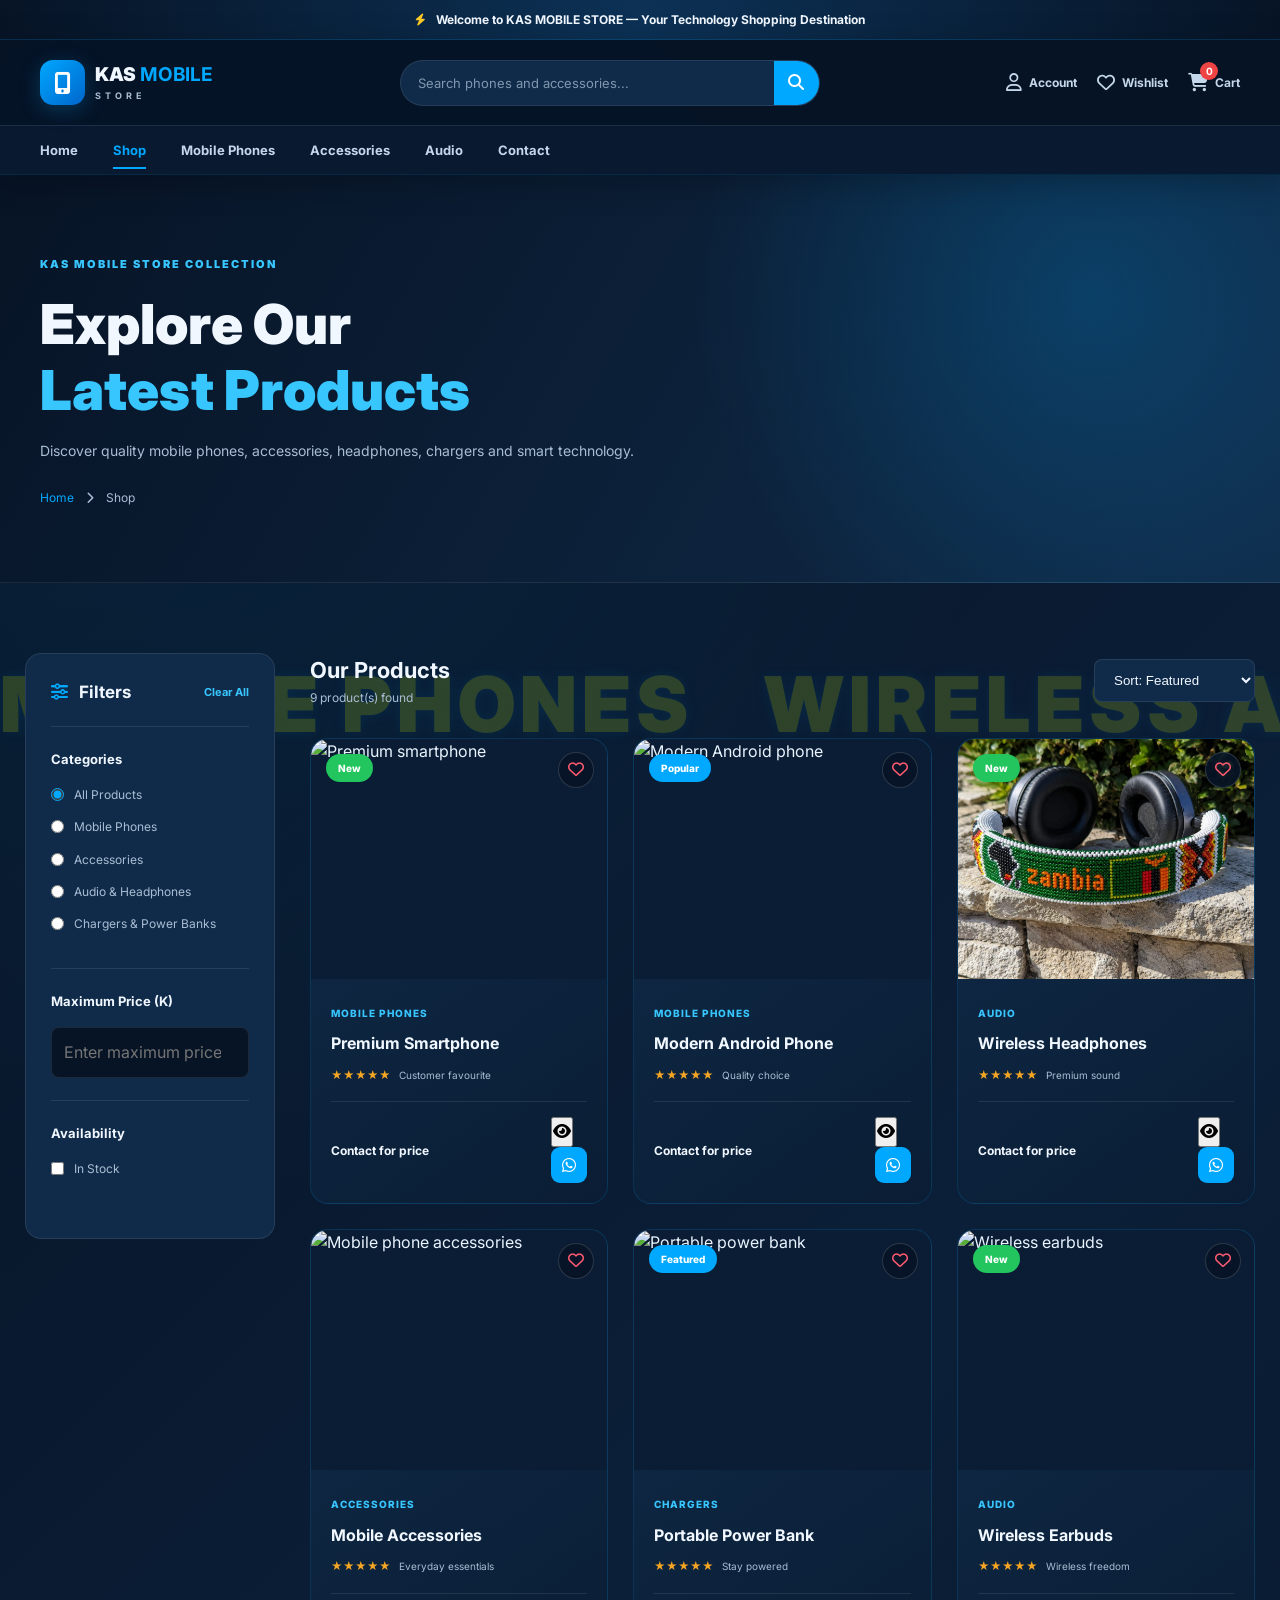
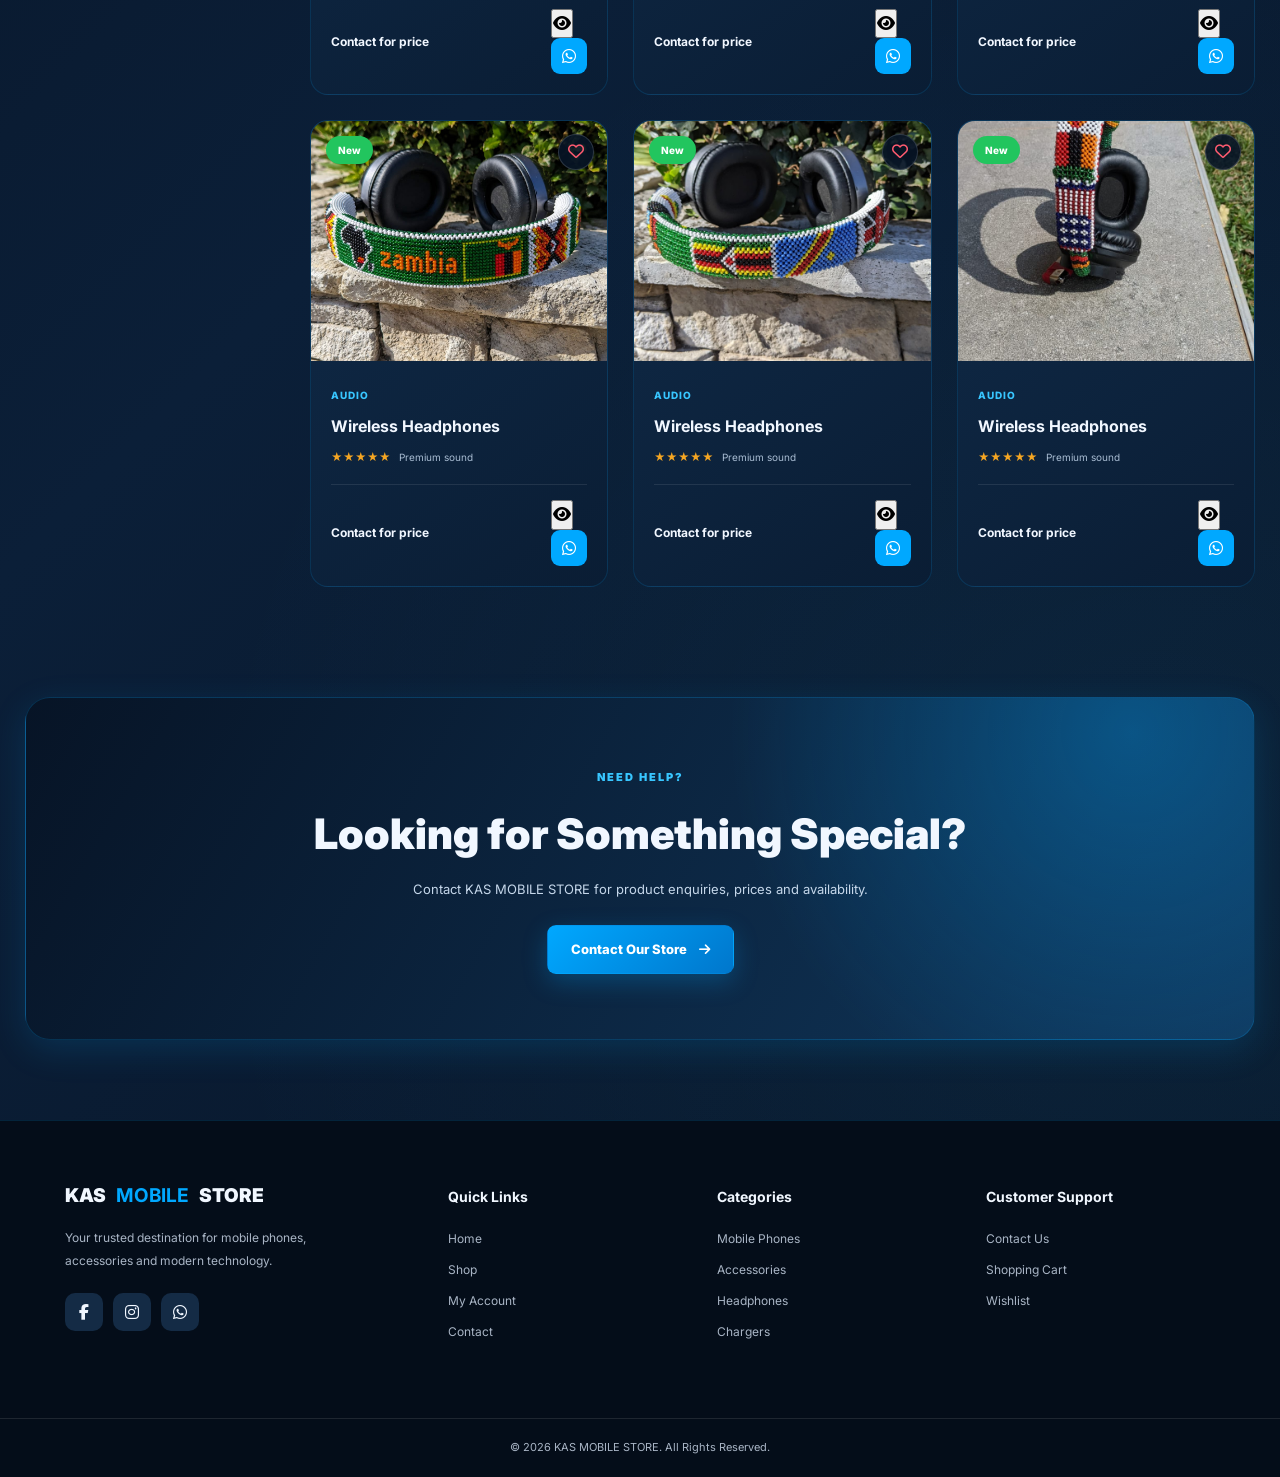
==== shop.html @ 9f77bc29 "Upgrade KAS Mobile Store admin dashboard and media uploads" ====
<!DOCTYPE html>
<html lang="en">

<head>
    <meta charset="UTF-8">
    <meta name="viewport" content="width=device-width, initial-scale=1.0">

    <meta name="description"
        content="Shop premium mobile phones, accessories, chargers, headphones and electronics at KAS MOBILE STORE.">

    <meta name="theme-color" content="#061426">

    <title>Shop Products | KAS MOBILE STORE</title>

    <!-- GOOGLE FONT -->
    <link rel="preconnect" href="https://fonts.googleapis.com">
    <link rel="preconnect" href="https://fonts.gstatic.com" crossorigin>

    <link href="https://fonts.googleapis.com/css2?family=Inter:wght@400;500;600;700;800;900&display=swap"
        rel="stylesheet">

    <!-- FONT AWESOME -->
    <link rel="stylesheet"
        href="https://cdnjs.cloudflare.com/ajax/libs/font-awesome/6.7.2/css/all.min.css">

    <!-- MAIN CSS -->
    <link rel="stylesheet" href="style.css">

    <!-- RESPONSIVE CSS -->
    <link rel="stylesheet" href="responsive.css">

    <!-- SHOP CSS -->
    <link rel="stylesheet" href="shop.css">

    <!-- PRODUCT DETAILS POPUP CSS -->
    <link rel="stylesheet" href="product-modal.css">

</head>

<body>

    <!-- =====================================
         ANIMATED BACKGROUND
    ====================================== -->

    <div class="animated-word-background">

        <div class="word-track track-one">
            <div class="word-group">
                <span>KAS MOBILE STORE</span>
                <span>SMART TECHNOLOGY</span>
                <span>PREMIUM ACCESSORIES</span>
            </div>

            <div class="word-group">
                <span>KAS MOBILE STORE</span>
                <span>SMART TECHNOLOGY</span>
                <span>PREMIUM ACCESSORIES</span>
            </div>
        </div>

        <div class="word-track track-two">
            <div class="word-group">
                <span>QUALITY PRODUCTS</span>
                <span>BEST TECHNOLOGY</span>
                <span>SHOP WITH CONFIDENCE</span>
            </div>

            <div class="word-group">
                <span>QUALITY PRODUCTS</span>
                <span>BEST TECHNOLOGY</span>
                <span>SHOP WITH CONFIDENCE</span>
            </div>
        </div>

        <div class="word-track track-three">
            <div class="word-group">
                <span>MOBILE PHONES</span>
                <span>WIRELESS AUDIO</span>
                <span>SMART ACCESSORIES</span>
            </div>

            <div class="word-group">
                <span>MOBILE PHONES</span>
                <span>WIRELESS AUDIO</span>
                <span>SMART ACCESSORIES</span>
            </div>
        </div>

    </div>


    <!-- =====================================
         ANNOUNCEMENT BAR
    ====================================== -->

    <div class="announcement-bar">

        <i class="fas fa-bolt"></i>

        Welcome to KAS MOBILE STORE —
        Your Technology Shopping Destination

    </div>


    <!-- =====================================
         HEADER
    ====================================== -->

    <header class="main-header">

        <div class="header-container">

            <!-- LOGO -->
            <a href="index.html" class="logo">

                <span class="logo-icon">
                    <i class="fas fa-mobile-screen-button"></i>
                </span>

                <span>
                    KAS <strong>MOBILE</strong>
                    <small>STORE</small>
                </span>

            </a>


            <!-- SEARCH -->
            <form class="search-box" id="searchForm">

                <input
                    type="search"
                    id="productSearch"
                    placeholder="Search phones and accessories..."
                    aria-label="Search products">

                <button type="submit" aria-label="Search">
                    <i class="fas fa-search"></i>
                </button>

            </form>


            <!-- HEADER ACTIONS -->
            <div class="header-actions">

                <a href="login.html" class="header-action">
                    <i class="far fa-user"></i>
                    <span>Account</span>
                </a>

                <a href="wishlist.html" class="header-action">
                    <i class="far fa-heart"></i>
                    <span>Wishlist</span>
                </a>

                <a href="cart.html" class="header-action">

                    <i class="fas fa-shopping-cart"></i>

                    <span>Cart</span>

                    <span class="cart-count" id="cartCount">0</span>

                </a>

            </div>


            <!-- MOBILE MENU -->
            <button
                class="menu-toggle"
                id="menuToggle"
                aria-label="Open navigation menu"
                aria-expanded="false">

                <i class="fas fa-bars"></i>

            </button>

        </div>


        <!-- NAVIGATION -->
        <nav class="main-navigation" id="mainNavigation">

            <ul class="nav-menu">

                <li>
                    <a href="index.html" class="nav-link">Home</a>
                </li>

                <li>
                    <a href="shop.html" class="nav-link active">Shop</a>
                </li>

                <li>
                    <a href="mobile-phones.html" class="nav-link">Mobile Phones</a>
                </li>

                <li>
                    <a href="accessories.html" class="nav-link">Accessories</a>
                </li>

                <li>
                    <a href="audio.html" class="nav-link">Audio</a>
                </li>

                <li>
                    <a href="contact.html" class="nav-link">Contact</a>
                </li>

            </ul>

        </nav>

    </header>


    <!-- =====================================
         SHOP HERO
    ====================================== -->

    <section class="shop-hero">

        <div class="shop-hero-content">

            <span class="section-label">
                KAS MOBILE STORE COLLECTION
            </span>

            <h1>
                Explore Our
                <span>Latest Products</span>
            </h1>

            <p>
                Discover quality mobile phones, accessories,
                headphones, chargers and smart technology.
            </p>

            <div class="shop-breadcrumb">

                <a href="index.html">Home</a>

                <i class="fas fa-chevron-right"></i>

                <span>Shop</span>

            </div>

        </div>

    </section>


    <!-- =====================================
         SHOP SECTION
    ====================================== -->

    <main class="shop-section">

        <div class="shop-layout">


            <!-- =================================
                 FILTER SIDEBAR
            ================================== -->

            <aside class="shop-sidebar">

                <div class="filter-header">

                    <h2>
                        <i class="fas fa-sliders"></i>
                        Filters
                    </h2>

                    <button type="button" id="clearFilters">
                        Clear All
                    </button>

                </div>


                <!-- CATEGORY FILTER -->
                <div class="filter-group">

                    <h3>Categories</h3>

                    <label>
                        <input type="radio" name="category" value="all" checked>
                        All Products
                    </label>

                    <label>
                        <input type="radio" name="category" value="phones">
                        Mobile Phones
                    </label>

                    <label>
                        <input type="radio" name="category" value="accessories">
                        Accessories
                    </label>

                    <label>
                        <input type="radio" name="category" value="audio">
                        Audio & Headphones
                    </label>

                    <label>
                        <input type="radio" name="category" value="chargers">
                        Chargers & Power Banks
                    </label>

                </div>


                <!-- PRICE FILTER -->
                <div class="filter-group">

                    <h3>Maximum Price (K)</h3>

                    <input
                        type="number"
                        id="maxPrice"
                        min="0"
                        placeholder="Enter maximum price">

                </div>


                <!-- AVAILABILITY -->
                <div class="filter-group">

                    <h3>Availability</h3>

                    <label>
                        <input type="checkbox" id="inStock">
                        In Stock
                    </label>

                </div>

            </aside>


            <!-- =================================
                 PRODUCTS AREA
            ================================== -->

            <section class="shop-products">


                <!-- TOOLBAR -->
                <div class="shop-toolbar">

                    <div>

                        <h2>Our Products</h2>

                        <p id="productCount">
                            Discover our collection
                        </p>

                    </div>


                    <select id="sortProducts" aria-label="Sort products">

                        <option value="default">Sort: Featured</option>

                        <option value="low">Price: Low to High</option>

                        <option value="high">Price: High to Low</option>

                        <option value="name">Name: A to Z</option>

                    </select>

                </div>


                <!-- =================================
                     PRODUCT GRID
                ================================== -->

                <div class="product-grid" id="shopProductGrid">


                    <!-- PRODUCT 1 -->
                    <article class="product-card"
                        data-id="phone001"
                        data-category="phones"
                        data-price="0"
                        data-name="Premium Smartphone"
                        data-stock="true">

                        <div class="product-image">

                            <img
                                src="https://images.unsplash.com/photo-1592899677977-9c10ca588bbd?w=600"
                                alt="Premium smartphone"
                                loading="lazy">

                            <span class="product-badge new-badge">
                                New
                            </span>

                            <button class="product-favourite"
                                type="button"
                                aria-label="Add to wishlist">

                                <i class="far fa-heart"></i>

                            </button>

                        </div>


                        <div class="product-info">

                            <span class="product-category">
                                Mobile Phones
                            </span>

                            <h3>Premium Smartphone</h3>

                            <div class="product-rating">
                                ★★★★★
                                <span>Customer favourite</span>
                            </div>


                            <!-- PRICE + ACTIONS -->
                            <div class="product-bottom">

                                <strong>Contact for price</strong>

                                <div class="product-actions">

                                    <!-- DETAILS -->
                                    <button type="button"
                                        class="contact-price-btn"
                                        aria-label="View Premium Smartphone details">

                                        <i class="fas fa-eye"></i>

                                    </button>

                                    <!-- WHATSAPP -->
                                    <a href="javascript:void(0)"
                                        onclick="contactStoreOnWhatsApp('Premium Smartphone')"
                                        aria-label="Enquire about Premium Smartphone on WhatsApp">

                                        <i class="fab fa-whatsapp"></i>

                                    </a>

                                </div>

                            </div>

                        </div>

                    </article>



                    <!-- PRODUCT 2 -->
                    <article class="product-card"
                        data-id="phone002"
                        data-category="phones"
                        data-price="0"
                        data-name="Modern Android Phone"
                        data-stock="true">

                        <div class="product-image">

                            <img
                                src="https://images.unsplash.com/photo-1511707171634-5f897ff02aa9?w=600"
                                alt="Modern Android phone"
                                loading="lazy">

                            <span class="product-badge">
                                Popular
                            </span>

                            <button class="product-favourite"
                                type="button"
                                aria-label="Add to wishlist">

                                <i class="far fa-heart"></i>

                            </button>

                        </div>


                        <div class="product-info">

                            <span class="product-category">
                                Mobile Phones
                            </span>

                            <h3>Modern Android Phone</h3>

                            <div class="product-rating">
                                ★★★★★
                                <span>Quality choice</span>
                            </div>


                            <div class="product-bottom">

                                <strong>Contact for price</strong>

                                <div class="product-actions">

                                    <button type="button"
                                        class="contact-price-btn"
                                        aria-label="View Modern Android Phone details">

                                        <i class="fas fa-eye"></i>

                                    </button>

                                    <a href="javascript:void(0)"
                                        onclick="contactStoreOnWhatsApp('Modern Android Phone')"
                                        aria-label="Enquire about Modern Android Phone on WhatsApp">

                                        <i class="fab fa-whatsapp"></i>

                                    </a>

                                </div>

                            </div>

                        </div>

                    </article>



                    <!-- PRODUCT 3 -->
                    <article class="product-card"
                        data-id="audio001"
                        data-category="audio"
                        data-price="0"
                        data-name="Wireless Headphones"
                        data-stock="true">

                        <div class="product-image">

                            <img
                                src="images/background.jpg.jpeg"
                                alt="Wireless headphones"
                                loading="lazy">

                            <span class="product-badge new-badge">
                                New
                            </span>

                            <button class="product-favourite"
                                type="button"
                                aria-label="Add to wishlist">

                                <i class="far fa-heart"></i>

                            </button>

                        </div>


                        <div class="product-info">

                            <span class="product-category">
                                Audio
                            </span>

                            <h3>Wireless Headphones</h3>

                            <div class="product-rating">
                                ★★★★★
                                <span>Premium sound</span>
                            </div>


                            <div class="product-bottom">

                                <strong>Contact for price</strong>

                                <div class="product-actions">

                                    <button type="button"
                                        class="contact-price-btn"
                                        aria-label="View Wireless Headphones details">

                                        <i class="fas fa-eye"></i>

                                    </button>

                                    <a href="javascript:void(0)"
                                        onclick="contactStoreOnWhatsApp('Wireless Headphones')"
                                        aria-label="Enquire about Wireless Headphones on WhatsApp">

                                        <i class="fab fa-whatsapp"></i>

                                    </a>

                                </div>

                            </div>

                        </div>

                    </article>



                    <!-- PRODUCT 4 -->
                    <article class="product-card"
                        data-id="accessory001"
                        data-category="accessories"
                        data-price="0"
                        data-name="Mobile Accessories"
                        data-stock="true">

                        <div class="product-image">

                            <img
                                src="https://images.unsplash.com/photo-1601972599720-36938d4ecd31?w=600"
                                alt="Mobile phone accessories"
                                loading="lazy">

                            <button class="product-favourite"
                                type="button"
                                aria-label="Add to wishlist">

                                <i class="far fa-heart"></i>

                            </button>

                        </div>


                        <div class="product-info">

                            <span class="product-category">
                                Accessories
                            </span>

                            <h3>Mobile Accessories</h3>

                            <div class="product-rating">
                                ★★★★★
                                <span>Everyday essentials</span>
                            </div>


                            <div class="product-bottom">

                                <strong>Contact for price</strong>

                                <div class="product-actions">

                                    <button type="button"
                                        class="contact-price-btn"
                                        aria-label="View Mobile Accessories details">

                                        <i class="fas fa-eye"></i>

                                    </button>

                                    <a href="javascript:void(0)"
                                        onclick="contactStoreOnWhatsApp('Mobile Accessories')"
                                        aria-label="Enquire about Mobile Accessories on WhatsApp">

                                        <i class="fab fa-whatsapp"></i>

                                    </a>

                                </div>

                            </div>

                        </div>

                    </article>



                    <!-- PRODUCT 5 -->
                    <article class="product-card"
                        data-id="power001"
                        data-category="chargers"
                        data-price="0"
                        data-name="Portable Power Bank"
                        data-stock="true">

                        <div class="product-image">

                            <img
                                src="https://images.unsplash.com/photo-1609091839311-d5365f9ff1c5?w=600 "
                                alt="Portable power bank"
                                loading="lazy">

                            <span class="product-badge">
                                Featured
                            </span>

                            <button class="product-favourite"
                                type="button"
                                aria-label="Add to wishlist">

                                <i class="far fa-heart"></i>

                            </button>

                        </div>


                        <div class="product-info">

                            <span class="product-category">
                                Chargers
                            </span>

                            <h3>Portable Power Bank</h3>

                            <div class="product-rating">
                                ★★★★★
                                <span>Stay powered</span>
                            </div>


                            <div class="product-bottom">

                                <strong>Contact for price</strong>

                                <div class="product-actions">

                                    <button type="button"
                                        class="contact-price-btn"
                                        aria-label="View Portable Power Bank details">

                                        <i class="fas fa-eye"></i>

                                    </button>

                                    <a href="javascript:void(0)"
                                        onclick="contactStoreOnWhatsApp('Portable Power Bank')"
                                        aria-label="Enquire about Portable Power Bank on WhatsApp">

                                        <i class="fab fa-whatsapp"></i>

                                    </a>

                                </div>

                            </div>

                        </div>

                    </article>



                    <!-- PRODUCT 6 -->
                    <article class="product-card"
                        data-id="audio002"
                        data-category="audio"
                        data-price="0"
                        data-name="Wireless Earbuds"
                        data-stock="true">

                        <div class="product-image">

                            <img
                                src="https://images.unsplash.com/photo-1606220945770-b5b6c2c55bf1?w=600"
                                alt="Wireless earbuds"
                                loading="lazy">

                            <span class="product-badge new-badge">
                                New
                            </span>

                            <button class="product-favourite"
                                type="button"
                                aria-label="Add to wishlist">

                                <i class="far fa-heart"></i>

                            </button>

                        </div>


                        <div class="product-info">

                            <span class="product-category">
                                Audio
                            </span>

                            <h3>Wireless Earbuds</h3>

                            <div class="product-rating">
                                ★★★★★
                                <span>Wireless freedom</span>
                            </div>


                            <div class="product-bottom">

                                <strong>Contact for price</strong>

                                <div class="product-actions">

                                    <button type="button"
                                        class="contact-price-btn"
                                        aria-label="View Wireless Earbuds details">

                                        <i class="fas fa-eye"></i>

                                    </button>

                                    <a href="javascript:void(0)"
                                        onclick="contactStoreOnWhatsApp('Wireless Earbuds')"
                                        aria-label="Enquire about Wireless Earbuds on WhatsApp">

                                        <i class="fab fa-whatsapp"></i>

                                    </a>

                                </div>

                            </div>

                        </div>

                    </article>

                    <!-- PRODUCT 3 -->
                    <article class="product-card"
                        data-id="audio001"
                        data-category="audio"
                        data-price="0"
                        data-name="Wireless Headphones"
                        data-stock="true">

                        <div class="product-image">

                            <img
                                src="images/background.jpg.jpeg"
                                alt="Wireless headphones"
                                loading="lazy">

                            <span class="product-badge new-badge">
                                New
                            </span>

                            <button class="product-favourite"
                                type="button"
                                aria-label="Add to wishlist">

                                <i class="far fa-heart"></i>

                            </button>

                        </div>


                        <div class="product-info">

                            <span class="product-category">
                                Audio
                            </span>

                            <h3>Wireless Headphones</h3>

                            <div class="product-rating">
                                ★★★★★
                                <span>Premium sound</span>
                            </div>


                            <div class="product-bottom">

                                <strong>Contact for price</strong>

                                <div class="product-actions">

                                    <button type="button"
                                        class="contact-price-btn"
                                        aria-label="View Wireless Headphones details">

                                        <i class="fas fa-eye"></i>

                                    </button>

                                    <a href="javascript:void(0)"
                                        onclick="contactStoreOnWhatsApp('Wireless Headphones')"
                                        aria-label="Enquire about Wireless Headphones on WhatsApp">

                                        <i class="fab fa-whatsapp"></i>

                                    </a>

                                </div>

                            </div>

                        </div>

                    </article>

                    <!-- PRODUCT 3 -->
                    <article class="product-card"
                        data-id="audio001"
                        data-category="audio"
                        data-price="0"
                        data-name="Wireless Headphones"
                        data-stock="true">

                        <div class="product-image">

                            <img
                                src="images/card.jpg.jpeg"
                                alt="Wireless headphones"
                                loading="lazy">

                            <span class="product-badge new-badge">
                                New
                            </span>

                            <button class="product-favourite"
                                type="button"
                                aria-label="Add to wishlist">

                                <i class="far fa-heart"></i>

                            </button>

                        </div>


                        <div class="product-info">

                            <span class="product-category">
                                Audio
                            </span>

                            <h3>Wireless Headphones</h3>

                            <div class="product-rating">
                                ★★★★★
                                <span>Premium sound</span>
                            </div>


                            <div class="product-bottom">

                                <strong>Contact for price</strong>

                                <div class="product-actions">

                                    <button type="button"
                                        class="contact-price-btn"
                                        aria-label="View Wireless Headphones details">

                                        <i class="fas fa-eye"></i>

                                    </button>

                                    <a href="javascript:void(0)"
                                        onclick="contactStoreOnWhatsApp('Wireless Headphones')"
                                        aria-label="Enquire about Wireless Headphones on WhatsApp">

                                        <i class="fab fa-whatsapp"></i>

                                    </a>

                                </div>

                            </div>

                        </div>

                    </article>

                    <!-- PRODUCT 3 -->
                    <article class="product-card"
                        data-id="audio001"
                        data-category="audio"
                        data-price="0"
                        data-name="Wireless Headphones"
                        data-stock="true">

                        <div class="product-image">

                            <img
                                src="images/headphones.jpg.jpeg"
                                alt="Wireless headphones"
                                loading="lazy">

                            <span class="product-badge new-badge">
                                New
                            </span>

                            <button class="product-favourite"
                                type="button"
                                aria-label="Add to wishlist">

                                <i class="far fa-heart"></i>

                            </button>

                        </div>


                        <div class="product-info">

                            <span class="product-category">
                                Audio
                            </span>

                            <h3>Wireless Headphones</h3>

                            <div class="product-rating">
                                ★★★★★
                                <span>Premium sound</span>
                            </div>


                            <div class="product-bottom">

                                <strong>Contact for price</strong>

                                <div class="product-actions">

                                    <button type="button"
                                        class="contact-price-btn"
                                        aria-label="View Wireless Headphones details">

                                        <i class="fas fa-eye"></i>

                                    </button>

                                    <a href="javascript:void(0)"
                                        onclick="contactStoreOnWhatsApp('Wireless Headphones')"
                                        aria-label="Enquire about Wireless Headphones on WhatsApp">

                                        <i class="fab fa-whatsapp"></i>

                                    </a>

                                </div>

                            </div>

                        </div>

                    </article>


                </div>

 

                <!-- NO PRODUCTS MESSAGE -->
                <div id="noProducts" class="no-products" hidden>

                    <i class="fas fa-box-open"></i>

                    <h3>No products found</h3>

                    <p>Try changing your search or filters.</p>

                </div>

            </section>

        </div>

    </main>



    <!-- =====================================
         PRODUCT DETAILS POPUP
    ====================================== -->

    <div class="product-modal"
        id="productModal"
        aria-hidden="true">

        <div class="product-modal-overlay"
            id="productModalOverlay">
        </div>


        <div class="product-modal-content"
            role="dialog"
            aria-modal="true"
            aria-labelledby="modalProductName">

            <!-- CLOSE BUTTON -->
            <button type="button"
                class="product-modal-close"
                id="closeProductModal"
                aria-label="Close product details">

                <i class="fas fa-times"></i>

            </button>


            <div class="product-modal-grid">


                <!-- PRODUCT IMAGE -->
                <div class="modal-product-image">

                    <img
                        id="modalProductImage"
                        src=""
                        alt="Product image">

                    <span class="modal-stock-badge"
                        id="modalProductStock">

                        Available

                    </span>

                </div>


                <!-- PRODUCT INFORMATION -->
                <div class="modal-product-details">

                    <span class="modal-product-category"
                        id="modalProductCategory">

                        PRODUCT CATEGORY

                    </span>


                    <h2 id="modalProductName">
                        Product Name
                    </h2>


                    <p class="modal-product-brand"
                        id="modalProductBrand">

                        Brand information

                    </p>


                    <!-- PRICE -->
                    <div class="modal-price">

                        <span>Price</span>

                        <strong id="modalProductPrice">
                            Contact for Price
                        </strong>

                    </div>


                    <!-- DESCRIPTION -->
                    <p class="modal-product-description"
                        id="modalProductDescription">

                        Product description will appear here.

                    </p>


                    <!-- SPECIFICATIONS -->
                    <div class="modal-specifications">

                        <h3>
                            <i class="fas fa-list-check"></i>
                            Product Specifications
                        </h3>

                        <div id="modalProductSpecifications"></div>

                    </div>


                    <!-- ACTION BUTTONS -->
                    <div class="modal-product-actions">

                        <a href="#"
                            id="modalWhatsAppButton"
                            class="modal-whatsapp-button"
                            target="_blank"
                            rel="noopener">

                            <i class="fab fa-whatsapp"></i>

                            Enquire on WhatsApp

                        </a>


                        <a href="contact.html"
                            class="modal-contact-button">

                            <i class="fas fa-phone"></i>

                            Contact Store

                        </a>

                    </div>


                    <!-- NOTE -->
                    <p class="modal-note">

                        <i class="fas fa-shield-halved"></i>

                        Contact our team to confirm price and availability.

                    </p>

                </div>

            </div>

        </div>

    </div>



    <!-- =====================================
         CONTACT BANNER
    ====================================== -->

    <section class="contact-banner">

        <div class="contact-banner-content">

            <span>NEED HELP?</span>

            <h2>Looking for Something Special?</h2>

            <p>
                Contact KAS MOBILE STORE for product enquiries,
                prices and availability.
            </p>

            <a href="contact.html" class="primary-btn">

                Contact Our Store

                <i class="fas fa-arrow-right"></i>

            </a>

        </div>

    </section>



    <!-- =====================================
         FOOTER
    ====================================== -->

    <footer class="main-footer">

        <div class="footer-container">


            <!-- BRAND -->
            <div class="footer-brand">

                <a href="index.html" class="logo footer-logo">

                    KAS <strong>MOBILE</strong> STORE

                </a>

                <p>
                    Your trusted destination for mobile phones,
                    accessories and modern technology.
                </p>


                <div class="social-links">

                    <a href="#" aria-label="Facebook">
                        <i class="fab fa-facebook-f"></i>
                    </a>

                    <a href="#" aria-label="Instagram">
                        <i class="fab fa-instagram"></i>
                    </a>

                    <a href="#" aria-label="WhatsApp">
                        <i class="fab fa-whatsapp"></i>
                    </a>

                </div>

            </div>


            <!-- QUICK LINKS -->
            <div class="footer-column">

                <h3>Quick Links</h3>

                <a href="index.html">Home</a>
                <a href="shop.html">Shop</a>
                <a href="login.html">My Account</a>
                <a href="contact.html">Contact</a>

            </div>


            <!-- CATEGORIES -->
            <div class="footer-column">

                <h3>Categories</h3>

                <a href="mobile-phones.html">Mobile Phones</a>
                <a href="accessories.html">Accessories</a>
                <a href="audio.html">Headphones</a>
                <a href="shop.html?category=chargers">Chargers</a>

            </div>


            <!-- CUSTOMER SUPPORT -->
            <div class="footer-column">

                <h3>Customer Support</h3>

                <a href="contact.html">Contact Us</a>
                <a href="cart.html">Shopping Cart</a>
                <a href="wishlist.html">Wishlist</a>

            </div>

        </div>


        <div class="footer-bottom">

            <p>
                &copy; <span id="currentYear"></span>
                KAS MOBILE STORE. All Rights Reserved.
            </p>

        </div>

    </footer>



    <!-- =====================================
         JAVASCRIPT
    ====================================== -->

    <!-- MAIN JAVASCRIPT -->
    <script src="app.js"></script>

    <!-- SHOP FILTERS -->
    <script src="shop.js"></script>

    <!-- PRODUCT DETAILS SYSTEM -->
    <script src="product-modal.js"></script>
<script src="app.js"></script>
</body>

</html>
---- style.css ----
/* =====================================================
   KAS MOBILE STORE
   PREMIUM E-COMMERCE DESIGN
   DARK NAVY + ELECTRIC BLUE
===================================================== */

/* GOOGLE FONT */
@import url('https://fonts.googleapis.com/css2?family=Inter:wght@400;500;600;700;800;900&display=swap');


/* =====================================================
   1. GLOBAL VARIABLES
===================================================== */

:root {
    --primary: #061426;
    --secondary: #0B1F38;
    --accent: #00A8FF;
    --accent-light: #38C6FF;

    --white: #F1F7FF;
    --dark: #EAF4FF;
    --gray: #A9BDD3;

    --light-bg: #0B1F38;
    --border: rgba(255, 255, 255, 0.09);

    --success: #22C55E;
    --danger: #EF4444;

    --card-bg: #102B49;
    --input-bg: #102B49;

    --shadow: 0 15px 45px rgba(0, 0, 0, 0.30);
    --blue-shadow: 0 10px 35px rgba(0, 168, 255, 0.15);

    --transition: all 0.3s ease;
}


/* =====================================================
   2. RESET
===================================================== */

* {
    margin: 0;
    padding: 0;
    box-sizing: border-box;
}

html {
    scroll-behavior: smooth;
    scroll-padding-top: 110px;
}

body {
    position: relative;
    isolation: isolate;

    font-family: 'Inter', sans-serif;
    color: var(--dark);

    background:
        radial-gradient(
            circle at 10% 10%,
            rgba(0, 168, 255, 0.10),
            transparent 30%
        ),
        radial-gradient(
            circle at 90% 80%,
            rgba(56, 198, 255, 0.07),
            transparent 35%
        ),
        linear-gradient(
            135deg,
            #06101F,
            #0B1F38,
            #071426
        );

    overflow-x: hidden;
    line-height: 1.6;
}

a {
    text-decoration: none;
    color: inherit;
}

button,
input {
    font: inherit;
}

button {
    cursor: pointer;
}

img {
    max-width: 100%;
    display: block;
}

::selection {
    background: var(--accent);
    color: white;
}


/* =====================================================
   3. ANIMATED WORD BACKGROUND
===================================================== */

.animated-word-background {
    position: fixed;
    inset: 0;
    z-index: -1;

    overflow: hidden;
    pointer-events: none;

    display: flex;
    flex-direction: column;
    justify-content: space-evenly;

    opacity: 12;
}

.word-track {
    display: flex;
    align-items: center;

    width: max-content;
    white-space: nowrap;

    will-change: transform;
}

.word-group {
    display: flex;
    align-items: center;
    gap: 70px;

    padding-right: 70px;
}

.word-group span {
    font-size: clamp(35px, 6vw, 90px);
    font-weight: 900;

    /* ANIMATED WORD COLOUR */
    color: #d6f507;

    letter-spacing: 5px;
    text-transform: uppercase;

    /* BLUE GLOW EFFECT */
    text-shadow:
        0 0 10px rgba(0, 168, 255, 0.35),
        0 0 25px rgba(0, 168, 255, 0.20);

    opacity: 0.18;
}

.track-one {
    animation: slideLeft 35s linear infinite;
}

.track-two {
    animation: slideRight 40s linear infinite;
}

.track-three {
    animation: slideLeft 45s linear infinite;
}

@keyframes slideLeft {
    from {
        transform: translateX(0);
    }

    to {
        transform: translateX(-50%);
    }
}

@keyframes slideRight {
    from {
        transform: translateX(-50%);
    }

    to {
        transform: translateX(0);
    }
}


/* =====================================================
   4. ANNOUNCEMENT BAR
===================================================== */

.announcement-bar {
    background: linear-gradient(
        90deg,
        #071426,
        #0C3155,
        #071426
    );

    color: var(--white);

    text-align: center;
    padding: 10px 15px;

    font-size: 12px;
    font-weight: 700;

    border-bottom: 1px solid rgba(0, 168, 255, 0.2);
}

.announcement-bar i {
    color: #FFCA28;
    margin-right: 7px;
}


/* =====================================================
   5. HEADER
===================================================== */

.main-header {
    position: sticky;
    top: 0;
    z-index: 1000;

    background: rgba(6, 20, 38, 0.94);

    backdrop-filter: blur(20px);
    -webkit-backdrop-filter: blur(20px);

    border-bottom: 1px solid rgba(0, 168, 255, 0.15);

    box-shadow: 0 8px 30px rgba(0, 0, 0, 0.25);
}

.header-container {
    max-width: 1250px;
    min-height: 85px;

    margin: auto;
    padding: 12px 25px;

    display: flex;
    align-items: center;
    justify-content: space-between;
    gap: 25px;
}


/* LOGO */

.logo {
    display: flex;
    align-items: center;
    gap: 10px;

    color: var(--white);

    font-size: 19px;
    font-weight: 900;
    line-height: 1.1;

    flex-shrink: 0;
}

.logo strong {
    color: var(--accent);
}

.logo small {
    display: block;

    font-size: 9px;
    letter-spacing: 4px;
    font-weight: 700;

    margin-top: 5px;
    color: var(--gray);
}

.logo-icon {
    width: 45px;
    height: 45px;

    border-radius: 13px;

    background: linear-gradient(
        135deg,
        var(--accent),
        #0066CC
    );

    color: white;

    display: grid;
    place-items: center;

    font-size: 22px;

    box-shadow: 0 5px 20px rgba(0, 168, 255, 0.25);
}


/* SEARCH */

.search-box {
    display: flex;
    align-items: center;

    max-width: 420px;
    width: 100%;
    height: 46px;

    background: var(--input-bg);

    border: 1px solid var(--border);
    border-radius: 30px;

    overflow: hidden;

    transition: var(--transition);
}

.search-box:focus-within {
    border-color: var(--accent);

    box-shadow: 0 0 0 4px rgba(0, 168, 255, 0.12);
}

.search-box input {
    width: 100%;
    height: 100%;

    border: none;
    outline: none;

    background: transparent;

    padding: 0 17px;

    color: var(--white);
    font-size: 13px;
}

.search-box input::placeholder {
    color: #8197AF;
}

.search-box button {
    width: 50px;
    height: 100%;

    border: none;

    background: var(--accent);
    color: white;

    transition: var(--transition);
}

.search-box button:hover {
    background: #0077CC;
}


/* HEADER ACTIONS */

.header-actions {
    display: flex;
    align-items: center;
    gap: 20px;
}

.header-action {
    position: relative;

    display: flex;
    align-items: center;
    gap: 7px;

    font-size: 12px;
    font-weight: 700;

    color: #C5D7EA;

    transition: var(--transition);
}

.header-action i {
    font-size: 18px;
}

.header-action:hover {
    color: var(--accent);
    transform: translateY(-2px);
}

.cart-count {
    position: absolute;
    top: -11px;
    left: 12px;

    width: 18px;
    height: 18px;

    border-radius: 50%;

    background: var(--danger);
    color: white;

    display: grid;
    place-items: center;

    font-size: 10px;
}


/* MOBILE MENU BUTTON */

.menu-toggle {
    display: none;

    width: 43px;
    height: 43px;

    border: none;
    border-radius: 10px;

    background: var(--accent);
    color: white;

    font-size: 19px;

    transition: var(--transition);
}

.menu-toggle:hover {
    background: #0077CC;
}


/* =====================================================
   6. NAVIGATION
===================================================== */

.main-navigation {
    background: rgba(9, 26, 48, 0.98);

    border-top: 1px solid var(--border);
}

.nav-menu {
    max-width: 1250px;
    min-height: 48px;

    margin: auto;
    padding: 0 25px;

    display: flex;
    align-items: center;
    gap: 35px;

    list-style: none;
}

.nav-link {
    position: relative;

    display: block;
    padding: 13px 0;

    color: #C5D7EA;

    font-size: 13px;
    font-weight: 700;

    transition: var(--transition);
}

.nav-link::after {
    content: "";

    position: absolute;
    left: 0;
    bottom: 5px;

    width: 0;
    height: 2px;

    background: var(--accent);

    transition: var(--transition);
}

.nav-link:hover,
.nav-link.active {
    color: var(--accent);
}

.nav-link:hover::after,
.nav-link.active::after {
    width: 100%;
}


/* =====================================================
   7. HERO SECTION
===================================================== */

.hero-section {
    position: relative;
    overflow: hidden;

    background:
        radial-gradient(
            circle at 85% 30%,
            rgba(0, 168, 255, 0.18),
            transparent 35%
        ),
        linear-gradient(
            120deg,
            #071426,
            #0B2542,
            #071426
        );

    padding: 90px 25px;
}

.hero-container {
    max-width: 1200px;
    margin: auto;

    display: grid;
    grid-template-columns: 1.1fr 0.9fr;

    align-items: center;
    gap: 60px;
}

.hero-label,
.section-label {
    display: inline-block;

    color: var(--accent-light);

    font-size: 11px;
    font-weight: 900;

    letter-spacing: 2px;
}

.hero-label {
    padding: 9px 15px;

    border-radius: 30px;

    background: rgba(0, 168, 255, 0.12);
    border: 1px solid rgba(0, 168, 255, 0.2);
}

.hero-content h1 {
    margin: 25px 0 18px;
    max-width: 650px;

    color: var(--white);

    font-size: clamp(38px, 5vw, 66px);

    line-height: 1.12;
    letter-spacing: -2px;

    font-weight: 900;
}

.hero-content h1 span {
    display: block;
    color: var(--accent-light);
}

.hero-content > p {
    max-width: 570px;

    color: var(--gray);

    font-size: 15px;
    line-height: 1.9;
}


/* HERO BUTTONS */

.hero-buttons {
    display: flex;
    flex-wrap: wrap;
    gap: 15px;

    margin-top: 30px;
}

.primary-btn,
.secondary-btn {
    min-height: 49px;
    padding: 13px 23px;

    border-radius: 9px;

    display: inline-flex;
    align-items: center;
    justify-content: center;
    gap: 12px;

    font-size: 13px;
    font-weight: 800;

    transition: var(--transition);
}

.primary-btn {
    background: linear-gradient(
        135deg,
        var(--accent),
        #0077CC
    );

    color: white;

    border: 1px solid transparent;

    box-shadow: 0 8px 25px rgba(0, 168, 255, 0.25);
}

.primary-btn:hover {
    transform: translateY(-4px);

    box-shadow: 0 12px 35px rgba(0, 168, 255, 0.35);
}

.secondary-btn {
    border: 1px solid rgba(0, 168, 255, 0.35);

    background: rgba(16, 43, 73, 0.65);

    color: var(--white);
}

.secondary-btn:hover {
    border-color: var(--accent);

    background: rgba(0, 168, 255, 0.12);

    color: var(--accent-light);
}


/* HERO TRUST */

.hero-trust {
    display: flex;
    flex-wrap: wrap;
    gap: 25px;

    margin-top: 35px;
}

.hero-trust div {
    color: var(--gray);

    font-size: 12px;
    font-weight: 700;
}

.hero-trust i {
    color: var(--success);
    margin-right: 6px;
}


/* HERO IMAGE */

.hero-image {
    position: relative;
    min-height: 400px;

    display: grid;
    place-items: center;
}

.hero-image > img {
    position: relative;
    z-index: 2;

    width: 100%;
    max-width: 440px;
    height: 390px;

    object-fit: cover;

    border-radius: 35px;

    border: 1px solid rgba(0, 168, 255, 0.25);

    box-shadow: 0 25px 70px rgba(0, 0, 0, 0.4);
}

.hero-glow {
    position: absolute;

    width: 330px;
    height: 330px;

    border-radius: 50%;

    background: rgba(0, 168, 255, 0.25);

    filter: blur(70px);
}

.floating-card {
    position: absolute;
    z-index: 3;

    bottom: 30px;
    left: -20px;

    display: flex;
    align-items: center;
    gap: 12px;

    padding: 15px 20px;

    background: #102B49;

    border: 1px solid rgba(0, 168, 255, 0.2);

    border-radius: 13px;

    box-shadow: var(--shadow);
}

.floating-card > i {
    width: 42px;
    height: 42px;

    border-radius: 10px;

    display: grid;
    place-items: center;

    background: rgba(0, 168, 255, 0.12);

    color: var(--accent);

    font-size: 20px;
}

.floating-card strong,
.floating-card small {
    display: block;
}

.floating-card strong {
    color: var(--white);
    font-size: 12px;
}

.floating-card small {
    color: var(--gray);
    font-size: 10px;
}


/* =====================================================
   8. SERVICE SECTION
===================================================== */

.service-section {
    position: relative;
    z-index: 1;

    padding: 30px 25px;

    background: rgba(11, 31, 56, 0.85);

    border-top: 1px solid var(--border);
    border-bottom: 1px solid var(--border);
}

.service-container {
    max-width: 1150px;
    margin: auto;

    display: grid;
    grid-template-columns: repeat(3, 1fr);

    gap: 25px;
}

.service-item {
    display: flex;
    align-items: center;
    gap: 15px;
}

.service-item > i {
    width: 50px;
    height: 50px;

    flex-shrink: 0;

    display: grid;
    place-items: center;

    background: rgba(0, 168, 255, 0.12);

    color: var(--accent-light);

    border: 1px solid rgba(0, 168, 255, 0.15);

    border-radius: 13px;

    font-size: 21px;
}

.service-item h3 {
    font-size: 13px;
    color: var(--white);
}

.service-item p {
    font-size: 11px;
    color: var(--gray);
}


/* =====================================================
   9. SECTION HEADINGS
===================================================== */

.section-heading {
    text-align: center;
    margin-bottom: 45px;
}

.section-heading h2 {
    margin: 10px 0;

    color: var(--white);

    font-size: clamp(27px, 4vw, 38px);

    font-weight: 900;
}

.section-heading h2 span {
    color: var(--accent-light);
}

.section-heading p {
    color: var(--gray);
    font-size: 13px;
}


/* =====================================================
   10. CATEGORIES
===================================================== */

.categories-section {
    position: relative;
    z-index: 1;

    padding: 85px 25px;

    background: rgba(7, 20, 38, 0.65);
}

.category-grid {
    max-width: 1200px;
    margin: auto;

    display: grid;
    grid-template-columns: repeat(3, 1fr);

    gap: 22px;
}

.category-card {
    padding: 27px;

    border: 1px solid var(--border);
    border-radius: 15px;

    background: linear-gradient(
        145deg,
        #102B49,
        #0A1D34
    );

    box-shadow: 0 5px 25px rgba(0, 0, 0, 0.15);

    transition: var(--transition);
}

.category-card:hover {
    transform: translateY(-7px);

    border-color: var(--accent);

    box-shadow: var(--blue-shadow);
}

.category-icon {
    width: 55px;
    height: 55px;

    margin-bottom: 20px;

    display: grid;
    place-items: center;

    background: rgba(0, 168, 255, 0.12);

    color: var(--accent-light);

    border: 1px solid rgba(0, 168, 255, 0.15);

    border-radius: 14px;

    font-size: 24px;

    transition: var(--transition);
}

.category-card:hover .category-icon {
    background: var(--accent);
    color: white;
}

.category-card h3 {
    color: var(--white);
    font-size: 16px;
    margin-bottom: 8px;
}

.category-card > span {
    color: var(--gray);
    font-size: 11px;
    font-weight: 700;
}

.category-card > span i {
    margin-left: 5px;
    color: var(--accent);
}


/* =====================================================
   11. FEATURED PRODUCTS
===================================================== */

.featured-products {
    position: relative;
    z-index: 1;

    padding: 85px 25px;

    background: rgba(11, 31, 56, 0.75);
}

.product-grid {
    max-width: 1200px;
    margin: auto;

    display: grid;
    grid-template-columns: repeat(3, 1fr);

    gap: 25px;
}

.product-card {
    overflow: hidden;

    background: linear-gradient(
        145deg,
        #102B49,
        #0A1D34
    );

    border: 1px solid rgba(0, 168, 255, 0.15);

    border-radius: 18px;

    transition: var(--transition);
}

.product-card:hover {
    transform: translateY(-9px);

    border-color: var(--accent);

    box-shadow: 0 15px 45px rgba(0, 168, 255, 0.13);
}


/* PRODUCT IMAGE */

.product-image {
    position: relative;

    height: 240px;

    overflow: hidden;

    background: #0A1D34;
}

.product-image img {
    width: 100%;
    height: 100%;

    object-fit: cover;

    transition: transform 0.5s ease;
}

.product-card:hover .product-image img {
    transform: scale(1.07);
}


/* PRODUCT BADGES */

.product-badge {
    position: absolute;

    top: 15px;
    left: 15px;

    z-index: 2;

    padding: 6px 12px;

    border-radius: 30px;

    background: var(--accent);

    color: white;

    font-size: 10px;
    font-weight: 800;
}

.new-badge {
    background: var(--success);
}


/* FAVOURITE BUTTON */

.product-favourite {
    position: absolute;

    top: 13px;
    right: 13px;

    z-index: 2;

    width: 36px;
    height: 36px;

    border: 1px solid rgba(255, 255, 255, 0.15);

    border-radius: 50%;

    background: rgba(7, 20, 38, 0.9);

    color: #FF5B70;

    font-size: 16px;

    transition: var(--transition);
}

.product-favourite:hover {
    background: #EF4444;
    color: white;
}


/* PRODUCT DETAILS */

.product-info {
    padding: 20px;
}

.product-category {
    color: var(--accent-light);

    font-size: 10px;
    font-weight: 800;

    text-transform: uppercase;
    letter-spacing: 1px;
}

.product-info h3 {
    margin: 7px 0;

    color: var(--white);

    font-size: 16px;
}

.product-rating {
    color: #F5A623;

    font-size: 11px;

    margin: 10px 0 17px;
}

.product-rating span {
    color: var(--gray);

    margin-left: 5px;

    font-size: 10px;
}


/* PRODUCT BOTTOM */

.product-bottom {
    display: flex;
    justify-content: space-between;
    align-items: center;

    padding-top: 15px;

    border-top: 1px solid var(--border);
}

.product-bottom strong {
    color: var(--white);
    font-size: 12px;
}

.product-bottom a {
    width: 36px;
    height: 36px;

    display: grid;
    place-items: center;

    border-radius: 9px;

    background: var(--accent);

    color: white;

    transition: var(--transition);
}

.product-bottom a:hover {
    background: #0077CC;

    transform: translateX(3px);
}

.view-all-container {
    margin-top: 40px;
    text-align: center;
}


/* =====================================================
   12. CONTACT BANNER
===================================================== */

.contact-banner {
    position: relative;
    overflow: hidden;

    margin: 40px 25px 80px;
    padding: 65px 25px;

    border-radius: 25px;

    background:
        radial-gradient(
            circle at 90% 10%,
            rgba(0, 168, 255, 0.3),
            transparent 35%
        ),
        linear-gradient(
            120deg,
            #071426,
            #10375C
        );

    border: 1px solid rgba(0, 168, 255, 0.2);

    text-align: center;

    box-shadow: var(--blue-shadow);
}

.contact-banner-content {
    position: relative;
    z-index: 1;

    max-width: 700px;
    margin: auto;
}

.contact-banner-content > span {
    color: var(--accent-light);

    font-size: 11px;
    font-weight: 900;

    letter-spacing: 2px;
}

.contact-banner h2 {
    color: var(--white);

    font-size: clamp(28px, 4vw, 42px);

    margin: 12px 0;

    font-weight: 900;
}

.contact-banner p {
    color: #C5D7EA;

    font-size: 13px;

    margin-bottom: 25px;
}


/* =====================================================
   13. FOOTER
===================================================== */

.main-footer {
    background: #040D19;

    color: var(--white);

    border-top: 1px solid rgba(0, 168, 255, 0.15);
}

.footer-container {
    max-width: 1200px;

    margin: auto;
    padding: 65px 25px;

    display: grid;

    grid-template-columns: 1.5fr 1fr 1fr 1fr;

    gap: 40px;
}

.footer-logo {
    color: var(--white);
}

.footer-brand > p {
    max-width: 280px;

    margin: 20px 0;

    color: #A9B5C5;

    font-size: 12px;
    line-height: 1.9;
}


/* SOCIAL LINKS */

.social-links {
    display: flex;
    gap: 10px;
}

.social-links a {
    width: 38px;
    height: 38px;

    display: grid;
    place-items: center;

    border-radius: 10px;

    background: #142B45;

    color: var(--white);

    transition: var(--transition);
}

.social-links a:hover {
    background: var(--accent);

    transform: translateY(-4px);

    box-shadow: 0 5px 20px rgba(0, 168, 255, 0.25);
}


/* FOOTER COLUMNS */

.footer-column h3 {
    margin-bottom: 20px;

    font-size: 14px;
    color: var(--white);
}

.footer-column a,
.footer-column p {
    display: block;

    margin: 12px 0;

    color: #A9B5C5;

    font-size: 12px;

    transition: var(--transition);
}

.footer-column a:hover {
    color: var(--accent);

    padding-left: 5px;
}


/* FOOTER BOTTOM */

.footer-bottom {
    padding: 20px;

    border-top: 1px solid rgba(255, 255, 255, 0.1);

    text-align: center;
}

.footer-bottom p {
    color: #A9B5C5;
    font-size: 11px;
}


/* =====================================================
   14. ANIMATIONS
===================================================== */

@keyframes fadeUp {
    from {
        opacity: 0;
        transform: translateY(25px);
    }

    to {
        opacity: 1;
        transform: translateY(0);
    }
}

.hero-content {
    animation: fadeUp 0.8s ease both;
}

.hero-image {
    animation: fadeUp 1s ease both;
}


/* =====================================================
   15. SCROLLBAR
===================================================== */

::-webkit-scrollbar {
    width: 9px;
}

::-webkit-scrollbar-track {
    background: #061426;
}

::-webkit-scrollbar-thumb {
    background: linear-gradient(
        var(--accent),
        #0066CC
    );

    border-radius: 20px;
}

::-webkit-scrollbar-thumb:hover {
    background: var(--accent-light);
}


/* =====================================================
   16. ACCESSIBILITY
===================================================== */

button:focus-visible,
a:focus-visible,
input:focus-visible {
    outline: 3px solid var(--accent-light);
    outline-offset: 3px;
}

@media (prefers-reduced-motion: reduce) {
    *,
    *::before,
    *::after {
        animation-duration: 0.01ms !important;
        animation-iteration-count: 1 !important;
        scroll-behavior: auto !important;
        transition-duration: 0.01ms !important;
    }
}
---- responsive.css ----
/* =====================================================
   KAS MOBILE STORE
   ADVANCED RESPONSIVE DESIGN
===================================================== */


/* =====================================================
   1. LARGE LAPTOPS
===================================================== */

@media (max-width: 1200px) {

    .header-container {
        padding: 12px 20px;
        gap: 18px;
    }

    .nav-menu {
        gap: 25px;
    }

    .hero-container {
        gap: 35px;
    }

    .product-grid {
        gap: 20px;
    }

    .shop-products .product-grid {
        grid-template-columns: repeat(2, minmax(0, 1fr));
    }

}


/* =====================================================
   2. TABLETS
===================================================== */

@media (max-width: 992px) {

    /* HEADER */

    .header-container {
        flex-wrap: wrap;
        min-height: 75px;
    }

    .logo {
        font-size: 17px;
    }

    .search-box {
        order: 3;
        max-width: 100%;
        flex-basis: 100%;
    }

    .header-actions {
        gap: 15px;
        margin-left: auto;
    }

    /* NAVIGATION */

    .nav-menu {
        gap: 22px;
    }

    /* HERO */

    .hero-container {
        grid-template-columns: 1fr 0.8fr;
        gap: 25px;
    }

    .hero-section {
        padding: 70px 20px;
    }

    .hero-image > img {
        height: 330px;
    }

    .floating-card {
        left: -5px;
    }

    /* SERVICES */

    .service-container {
        grid-template-columns: repeat(3, 1fr);
        gap: 15px;
    }

    .service-item {
        gap: 10px;
    }

    .service-item > i {
        width: 42px;
        height: 42px;
        font-size: 18px;
    }

    /* CATEGORIES */

    .category-grid {
        grid-template-columns: repeat(2, 1fr);
    }

    /* PRODUCTS */

    .product-grid {
        grid-template-columns: repeat(2, 1fr);
    }

    /* SHOP */

    .shop-layout {
        grid-template-columns: 220px 1fr;
        gap: 20px;
    }

    .shop-sidebar {
        padding: 18px;
    }

    /* FOOTER */

    .footer-container {
        grid-template-columns: repeat(2, 1fr);
        gap: 35px;
    }

}


/* =====================================================
   3. MOBILE DEVICES
===================================================== */

@media (max-width: 768px) {

    /* GLOBAL */

    html {
        scroll-padding-top: 80px;
    }

    body {
        font-size: 14px;
    }

    /* ANNOUNCEMENT */

    .announcement-bar {
        padding: 9px 12px;
        font-size: 10px;
    }

    /* HEADER */

    .header-container {
        min-height: 70px;
        padding: 10px 15px;
        gap: 12px;
        flex-wrap: nowrap;
    }

    .logo {
        font-size: 15px;
        gap: 8px;
    }

    .logo-icon {
        width: 39px;
        height: 39px;
        font-size: 19px;
    }

    .logo small {
        font-size: 8px;
        letter-spacing: 3px;
    }

    /* SEARCH */

    .search-box {
        order: initial;
        flex: 1;
        min-width: 0;
        height: 40px;
    }

    .search-box input {
        min-width: 0;
        padding: 0 10px;
        font-size: 11px;
    }

    .search-box button {
        width: 40px;
        flex-shrink: 0;
    }

    /* HEADER ACTIONS */

    .header-actions {
        display: flex;
        gap: 12px;
    }

    .header-action {
        font-size: 0;
        gap: 0;
    }

    .header-action i {
        font-size: 17px;
    }

    .cart-count {
        top: -9px;
        left: 10px;
        width: 16px;
        height: 16px;
        font-size: 9px;
    }

    /* MOBILE MENU BUTTON */

    .menu-toggle {
        display: grid;
        place-items: center;
        flex-shrink: 0;
        width: 40px;
        height: 40px;
    }

    /* NAVIGATION */

    .main-navigation {
        position: absolute;
        top: 100%;
        left: 0;
        width: 100%;

        display: none;

        background: #071426;

        border-top: 1px solid rgba(0, 168, 255, 0.2);

        box-shadow: 0 15px 30px rgba(0, 0, 0, 0.35);
    }

    .main-navigation.active {
        display: block;
    }

    .nav-menu {
        min-height: auto;

        display: flex;
        flex-direction: column;
        align-items: stretch;

        gap: 0;

        padding: 10px 20px 20px;
    }

    .nav-menu li {
        width: 100%;
    }

    .nav-link {
        padding: 14px 5px;

        font-size: 13px;

        border-bottom: 1px solid rgba(255, 255, 255, 0.07);
    }

    .nav-link::after {
        display: none;
    }

    .nav-link:hover,
    .nav-link.active {
        padding-left: 12px;
        color: var(--accent-light);
    }

    /* HERO */

    .hero-section {
        padding: 65px 18px;
    }

    .hero-container {
        grid-template-columns: 1fr;
        gap: 40px;
        text-align: center;
    }

    .hero-content h1 {
        margin: 20px auto 15px;
        font-size: clamp(35px, 8vw, 50px);
        letter-spacing: -1.5px;
    }

    .hero-content > p {
        margin: auto;
        font-size: 13px;
    }

    .hero-buttons {
        justify-content: center;
    }

    .hero-trust {
        justify-content: center;
        gap: 15px;
    }

    .hero-image {
        min-height: 320px;
    }

    .hero-image > img {
        max-width: 350px;
        height: 300px;
        border-radius: 25px;
    }

    .hero-glow {
        width: 250px;
        height: 250px;
    }

    .floating-card {
        bottom: 10px;
        left: 0;
        padding: 11px 14px;
    }

    /* SERVICES */

    .service-section {
        padding: 25px 18px;
    }

    .service-container {
        grid-template-columns: 1fr;
        gap: 22px;
        max-width: 400px;
    }

    /* SECTION HEADINGS */

    .section-heading {
        margin-bottom: 30px;
    }

    .section-heading h2 {
        font-size: 28px;
    }

    /* CATEGORIES */

    .categories-section,
    .featured-products {
        padding: 65px 18px;
    }

    .category-grid {
        grid-template-columns: repeat(2, minmax(0, 1fr));
        gap: 13px;
    }

    .category-card {
        padding: 19px 14px;
    }

    .category-icon {
        width: 45px;
        height: 45px;
        font-size: 20px;
    }

    .category-card h3 {
        font-size: 13px;
    }

    .category-card > span {
        font-size: 10px;
    }

    /* PRODUCTS */

    .product-grid {
        grid-template-columns: repeat(2, minmax(0, 1fr));
        gap: 14px;
    }

    .product-image {
        height: 180px;
    }

    .product-info {
        padding: 13px;
    }

    .product-info h3 {
        font-size: 13px;
    }

    .product-category {
        font-size: 9px;
    }

    .product-rating {
        font-size: 10px;
    }

    .product-bottom strong {
        font-size: 10px;
    }

    .product-favourite {
        width: 32px;
        height: 32px;
    }

    /* CONTACT BANNER */

    .contact-banner {
        margin: 20px 15px 55px;
        padding: 45px 18px;
        border-radius: 18px;
    }

    .contact-banner h2 {
        font-size: 27px;
    }

    .contact-banner p {
        font-size: 12px;
    }

    /* SHOP PAGE */

    .shop-hero {
        padding: 55px 18px;
    }

    .shop-hero h1 {
        font-size: 37px;
    }

    .shop-section {
        padding: 45px 18px;
    }

    .shop-layout {
        grid-template-columns: 1fr;
        gap: 25px;
    }

    .shop-sidebar {
        width: 100%;
    }

    .filter-header {
        flex-wrap: wrap;
    }

    .filter-group {
        padding: 17px 0;
    }

    .shop-toolbar {
        flex-wrap: wrap;
        align-items: flex-start;
    }

    .shop-toolbar select {
        width: 100%;
    }

    .shop-products .product-grid {
        grid-template-columns: repeat(2, minmax(0, 1fr));
        gap: 14px;
    }

    /* FOOTER */

    .footer-container {
        grid-template-columns: repeat(2, 1fr);
        gap: 30px 20px;
        padding: 45px 20px;
    }

    .footer-brand {
        grid-column: 1 / -1;
    }

}


/* =====================================================
   4. SMALL MOBILE PHONES
===================================================== */

@media (max-width: 480px) {

    /* HEADER */

    .header-container {
        gap: 8px;
        padding: 10px;
    }

    .logo {
        font-size: 12px;
        gap: 6px;
    }

    .logo-icon {
        width: 34px;
        height: 34px;
        font-size: 16px;
    }

    .logo small {
        font-size: 7px;
        letter-spacing: 2px;
    }

    .search-box {
        height: 36px;
    }

    .search-box input {
        font-size: 10px;
        padding: 0 7px;
    }

    .search-box button {
        width: 32px;
        font-size: 11px;
    }

    .header-actions {
        gap: 9px;
    }

    .header-action i {
        font-size: 15px;
    }

    .menu-toggle {
        width: 35px;
        height: 35px;
        font-size: 16px;
    }

    /* HERO */

    .hero-content h1 {
        font-size: 34px;
    }

    .hero-image {
        min-height: 270px;
    }

    .hero-image > img {
        height: 250px;
        max-width: 100%;
    }

    .floating-card {
        left: 0;
        bottom: 0;
        padding: 9px;
    }

    .floating-card > i {
        width: 34px;
        height: 34px;
        font-size: 15px;
    }

    /* CATEGORY */

    .category-grid {
        gap: 10px;
    }

    .category-card {
        padding: 15px 11px;
    }

    /* PRODUCTS */

    .product-grid,
    .shop-products .product-grid {
        grid-template-columns: repeat(2, minmax(0, 1fr));
        gap: 10px;
    }

    .product-image {
        height: 145px;
    }

    .product-info {
        padding: 11px;
    }

    .product-info h3 {
        font-size: 12px;
    }

    .product-rating {
        font-size: 9px;
        margin: 8px 0 12px;
    }

    .product-rating span {
        font-size: 9px;
    }

    .product-bottom {
        gap: 5px;
    }

    .product-bottom strong {
        font-size: 9px;
    }

    .product-bottom a {
        width: 30px;
        height: 30px;
        flex-shrink: 0;
    }

    /* SHOP */

    .shop-hero h1 {
        font-size: 31px;
    }

    .shop-toolbar h2 {
        font-size: 19px;
    }

    /* CONTACT */

    .contact-banner h2 {
        font-size: 23px;
    }

    .primary-btn,
    .secondary-btn {
        width: 100%;
    }

    /* FOOTER */

    .footer-container {
        grid-template-columns: 1fr 1fr;
        gap: 25px 15px;
        padding: 40px 15px;
    }

    .footer-column h3 {
        font-size: 12px;
    }

    .footer-column a,
    .footer-column p {
        font-size: 11px;
    }

}


/* =====================================================
   5. VERY SMALL SCREENS
===================================================== */

@media (max-width: 350px) {

    .header-container {
        flex-wrap: wrap;
    }

    .search-box {
        order: 5;
        flex-basis: 100%;
    }

    .header-actions {
        margin-left: auto;
    }

    .product-grid,
    .shop-products .product-grid {
        grid-template-columns: 1fr;
    }

    .product-image {
        height: 220px;
    }

    .category-grid {
        grid-template-columns: 1fr;
    }

    .hero-content h1 {
        font-size: 29px;
    }

}


/* =====================================================
   6. LANDSCAPE MOBILE
===================================================== */

@media (max-width: 768px) and (orientation: landscape) {

    .hero-container {
        grid-template-columns: 1fr 1fr;
        text-align: left;
    }

    .hero-content h1 {
        font-size: 34px;
    }

    .hero-image > img {
        height: 250px;
    }

}


/* =====================================================
   7. REDUCED MOTION
===================================================== */

@media (prefers-reduced-motion: reduce) {

    *,
    *::before,
    *::after {
        animation-duration: 0.01ms !important;
        animation-iteration-count: 1 !important;
        scroll-behavior: auto !important;
        transition-duration: 0.01ms !important;
    }

}
---- shop.css ----
/* =====================================================
   KAS MOBILE STORE - SHOP PAGE
===================================================== */

.shop-hero {
    padding: 75px 25px;

    background:
        radial-gradient(
            circle at 85% 30%,
            rgba(0, 168, 255, 0.2),
            transparent 35%
        ),
        linear-gradient(120deg, #071426, #102B49);

    border-bottom: 1px solid var(--border);
}

.shop-hero-content {
    max-width: 1200px;
    margin: auto;
}

.shop-hero h1 {
    margin: 15px 0;

    color: var(--white);

    font-size: clamp(35px, 5vw, 55px);
    font-weight: 900;
    line-height: 1.2;
}

.shop-hero h1 span {
    display: block;
    color: var(--accent-light);
}

.shop-hero p {
    max-width: 600px;

    color: var(--gray);

    font-size: 14px;
    line-height: 1.8;
}

.shop-breadcrumb {
    display: flex;
    align-items: center;
    gap: 12px;

    margin-top: 25px;

    color: var(--gray);
    font-size: 12px;
}

.shop-breadcrumb a {
    color: var(--accent);
}

.shop-section {
    padding: 70px 25px;
}

.shop-layout {
    max-width: 1250px;
    margin: auto;

    display: grid;
    grid-template-columns: 250px 1fr;
    gap: 35px;
}

.shop-sidebar {
    align-self: start;

    padding: 25px;

    background: #102B49;

    border: 1px solid var(--border);
    border-radius: 16px;
}

.filter-header {
    display: flex;
    justify-content: space-between;
    align-items: center;

    padding-bottom: 20px;
    border-bottom: 1px solid var(--border);
}

.filter-header h2 {
    color: var(--white);
    font-size: 17px;
}

.filter-header h2 i {
    color: var(--accent);
    margin-right: 7px;
}

.filter-header button {
    border: none;
    background: none;

    color: var(--accent-light);
    font-size: 11px;
    font-weight: 700;
}

.filter-group {
    padding: 22px 0;
    border-bottom: 1px solid var(--border);
}

.filter-group:last-child {
    border-bottom: none;
}

.filter-group h3 {
    margin-bottom: 15px;

    color: var(--white);
    font-size: 13px;
}

.filter-group label {
    display: flex;
    align-items: center;
    gap: 10px;

    margin: 13px 0;

    color: var(--gray);
    font-size: 12px;

    cursor: pointer;
}

.filter-group input[type="radio"],
.filter-group input[type="checkbox"] {
    accent-color: var(--accent);
}

.filter-group input[type="number"] {
    width: 100%;
    padding: 12px;

    border: 1px solid var(--border);
    border-radius: 8px;

    background: #071426;
    color: var(--white);

    outline: none;
}

.filter-group input[type="number"]:focus {
    border-color: var(--accent);
}

.shop-toolbar {
    display: flex;
    justify-content: space-between;
    align-items: center;
    gap: 20px;

    margin-bottom: 30px;
}

.shop-toolbar h2 {
    color: var(--white);
    font-size: 22px;
}

.shop-toolbar p {
    color: var(--gray);
    font-size: 12px;
}

.shop-toolbar select {
    padding: 12px 15px;

    background: #102B49;
    color: var(--white);

    border: 1px solid var(--border);
    border-radius: 8px;

    outline: none;
}

.shop-products {
    min-width: 0;
}

.shop-products .product-grid {
    grid-template-columns: repeat(3, minmax(0, 1fr));
}

.no-products {
    padding: 60px 20px;

    text-align: center;

    background: #102B49;
    border: 1px solid var(--border);
    border-radius: 15px;
}

.no-products i {
    color: var(--accent);
    font-size: 40px;
    margin-bottom: 15px;
}

.no-products h3 {
    color: var(--white);
    margin-bottom: 8px;
}

.no-products p {
    color: var(--gray);
    font-size: 13px;
}
---- product-modal.css ----
/* =========================================
KAS MOBILE STORE
PRODUCT DETAILS MODAL
========================================= */

.product-modal {
position: fixed;
inset: 0;
z-index: 99999;
display: none;
align-items: center;
justify-content: center;
padding: 20px;
}

.product-modal.active {
display: flex;
}

.product-modal-overlay {
position: absolute;
inset: 0;
background: rgba(0, 0, 0, 0.82);
backdrop-filter: blur(8px);
}

.product-modal-content {
position: relative;
z-index: 2;
width: 100%;
max-width: 900px;
max-height: 90vh;
overflow-y: auto;
padding: 30px;
background: #0B1F38;
border: 1px solid rgba(0, 168, 255, 0.25);
border-radius: 20px;
box-shadow: 0 25px 80px rgba(0, 0, 0, 0.5);
animation: productModalEnter 0.3s ease;
}

@keyframes productModalEnter {
from {
opacity: 0;
transform: translateY(25px) scale(0.97);
}

to {
    opacity: 1;
    transform: translateY(0) scale(1);
}

}

.product-modal-close {
position: absolute;
top: 15px;
right: 15px;
z-index: 5;
display: flex;
align-items: center;
justify-content: center;
width: 42px;
height: 42px;
color: #fff;
background: rgba(255, 255, 255, 0.08);
border: 1px solid rgba(255, 255, 255, 0.1);
border-radius: 50%;
cursor: pointer;
font-size: 18px;
transition: 0.3s ease;
}

.product-modal-close:hover {
color: #061426;
background: #38C6FF;
transform: rotate(90deg);
}

.product-modal-grid {
display: grid;
grid-template-columns: 1fr 1.1fr;
gap: 35px;
align-items: start;
}

.modal-product-image {
position: relative;
overflow: hidden;
min-height: 350px;
background: #102B49;
border-radius: 15px;
}

.modal-product-image img {
width: 100%;
height: 350px;
object-fit: contain;
padding: 20px;
}

.modal-stock-badge {
position: absolute;
top: 15px;
left: 15px;
padding: 8px 13px;
color: #86EFAC;
background: rgba(34, 197, 94, 0.15);
border: 1px solid rgba(34, 197, 94, 0.3);
border-radius: 30px;
font-size: 11px;
font-weight: 700;
}

.modal-product-details {
padding-top: 10px;
}

.modal-product-category {
display: inline-block;
margin-bottom: 13px;
color: #38C6FF;
font-size: 11px;
font-weight: 800;
letter-spacing: 2px;
}

.modal-product-details h2 {
margin-bottom: 10px;
color: #F1F7FF;
font-size: 28px;
line-height: 1.3;
}

.modal-product-brand {
color: #A9BDD3;
font-size: 13px;
}

.modal-price {
display: flex;
flex-direction: column;
gap: 7px;
margin: 22px 0;
padding: 17px;
background: rgba(0, 168, 255, 0.08);
border: 1px solid rgba(0, 168, 255, 0.2);
border-radius: 12px;
}

.modal-price span {
color: #A9BDD3;
font-size: 12px;
}

.modal-price strong {
color: #38C6FF;
font-size: 22px;
}

.modal-product-description {
margin-bottom: 23px;
color: #A9BDD3;
font-size: 13px;
line-height: 1.8;
}

.modal-specifications h3 {
margin-bottom: 13px;
color: #F1F7FF;
font-size: 15px;
}

.modal-specification-row {
display: flex;
justify-content: space-between;
gap: 15px;
padding: 11px 0;
border-bottom: 1px solid rgba(255, 255, 255, 0.08);
font-size: 12px;
}

.modal-specification-row span:first-child {
color: #A9BDD3;
}

.modal-specification-row span:last-child {
color: #F1F7FF;
font-weight: 600;
text-align: right;
overflow-wrap: anywhere;
}

.modal-product-actions {
display: grid;
grid-template-columns: 1fr 1fr;
gap: 12px;
margin-top: 25px;
}

.modal-product-actions a {
display: flex;
align-items: center;
justify-content: center;
gap: 9px;
min-height: 48px;
padding: 12px;
border-radius: 10px;
text-decoration: none;
font-size: 12px;
font-weight: 800;
transition: 0.3s ease;
}

.modal-whatsapp-button {
color: #fff;
background: #16A34A;
}

.modal-whatsapp-button:hover {
background: #12823D;
transform: translateY(-2px);
}

.modal-contact-button {
color: #061426;
background: #38C6FF;
}

.modal-contact-button:hover {
background: #00A8FF;
transform: translateY(-2px);
}

.modal-note {
display: flex;
align-items: flex-start;
gap: 9px;
margin-top: 20px;
color: #A9BDD3;
font-size: 11px;
line-height: 1.6;
}

.modal-note i {
color: #22C55E;
margin-top: 2px;
}

/* MOBILE */

@media (max-width: 700px) {

.product-modal {
    padding: 10px;
}

.product-modal-content {
    max-height: 94vh;
    padding: 20px 15px;
    border-radius: 15px;
}

.product-modal-grid {
    grid-template-columns: 1fr;
    gap: 20px;
}

.modal-product-image {
    min-height: 230px;
}

.modal-product-image img {
    height: 230px;
}

.modal-product-details h2 {
    font-size: 22px;
    padding-right: 30px;
}

.modal-product-actions {
    grid-template-columns: 1fr;
}

}
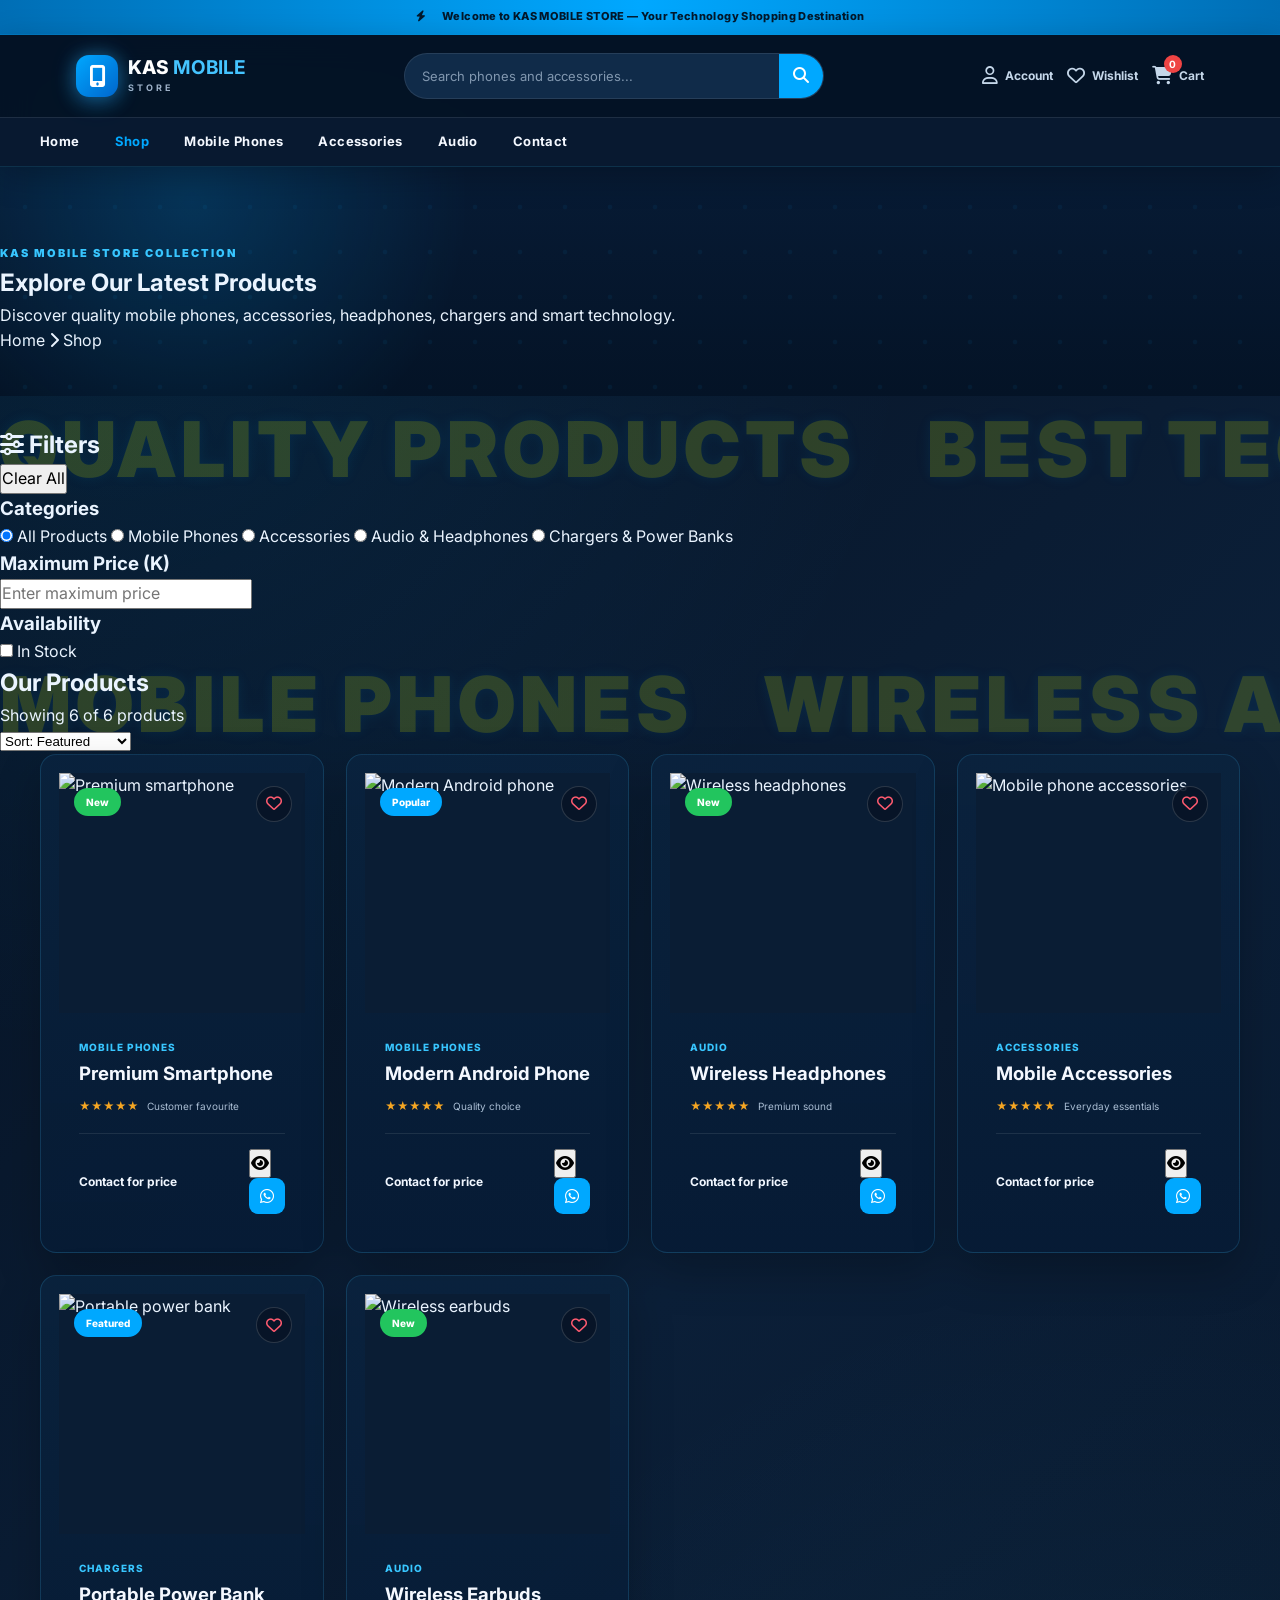
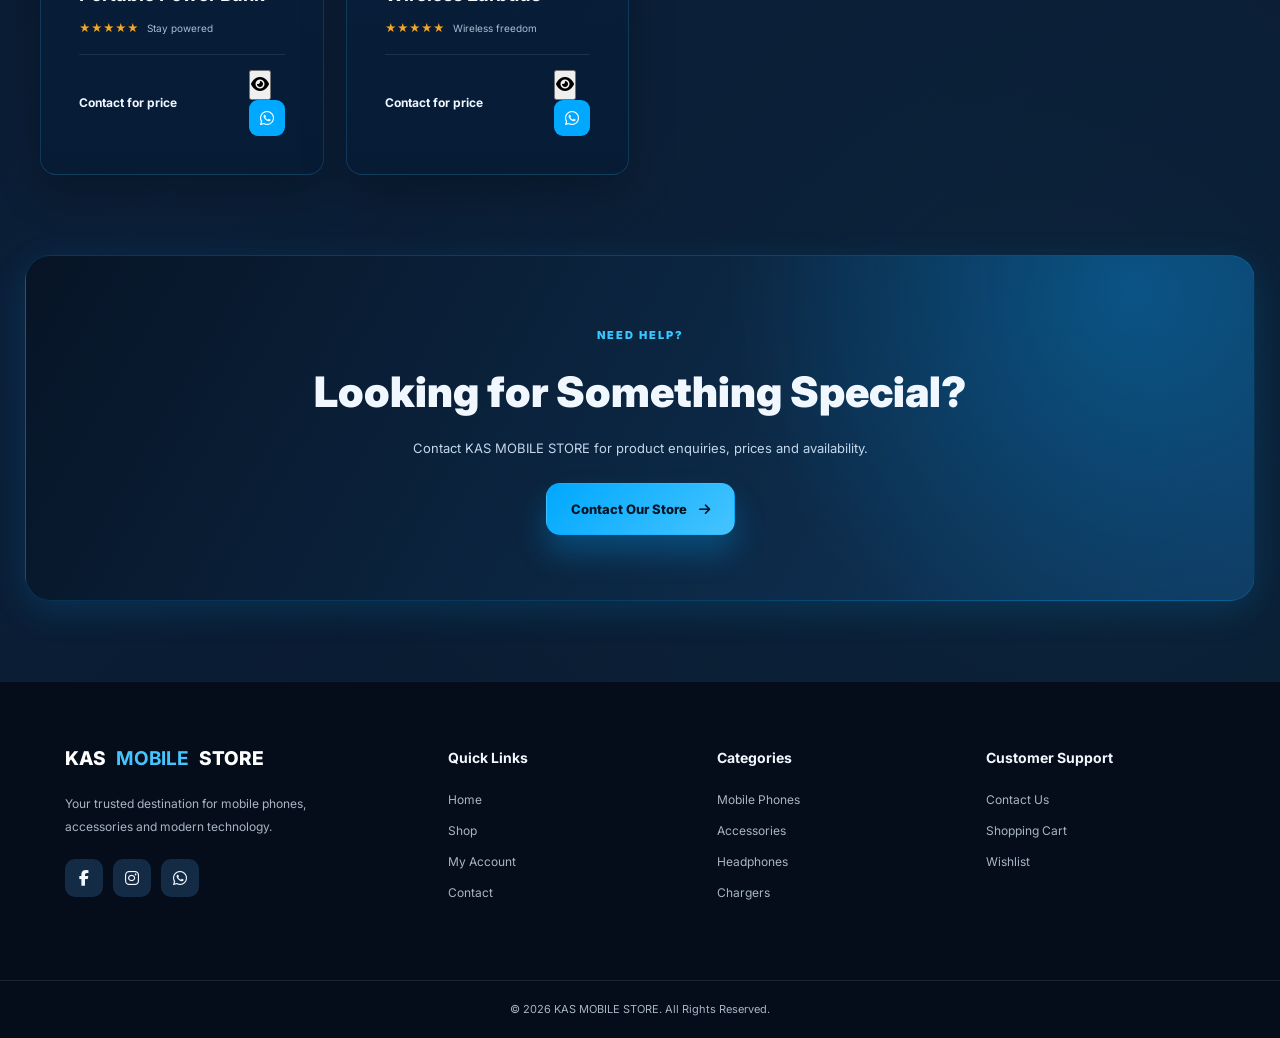
==== commit ddbd51c8: "Upgrade mobile shop page and responsive design" ====
--- a/shop.html
+++ b/shop.html
@@ -556,7 +556,7 @@
                         <div class="product-image">
 
                             <img
-                                src="images/background.jpg.jpeg"
+                                src="https://images.unsplash.com/photo-1505740420928-5e560c06d30e?w=600"
                                 alt="Wireless headphones"
                                 loading="lazy">
 
@@ -704,7 +704,7 @@
                         <div class="product-image">
 
                             <img
-                                src="https://images.unsplash.com/photo-1609091839311-d5365f9ff1c5?w=600 "
+                                src="https://images.unsplash.com/photo-1609592806596-b43bada2f3c2?w=600"
                                 alt="Portable power bank"
                                 loading="lazy">
 
@@ -843,232 +843,9 @@
 
                     </article>
 
-                    <!-- PRODUCT 3 -->
-                    <article class="product-card"
-                        data-id="audio001"
-                        data-category="audio"
-                        data-price="0"
-                        data-name="Wireless Headphones"
-                        data-stock="true">
-
-                        <div class="product-image">
-
-                            <img
-                                src="images/background.jpg.jpeg"
-                                alt="Wireless headphones"
-                                loading="lazy">
-
-                            <span class="product-badge new-badge">
-                                New
-                            </span>
-
-                            <button class="product-favourite"
-                                type="button"
-                                aria-label="Add to wishlist">
-
-                                <i class="far fa-heart"></i>
-
-                            </button>
-
-                        </div>
-
-
-                        <div class="product-info">
-
-                            <span class="product-category">
-                                Audio
-                            </span>
-
-                            <h3>Wireless Headphones</h3>
-
-                            <div class="product-rating">
-                                ★★★★★
-                                <span>Premium sound</span>
-                            </div>
-
-
-                            <div class="product-bottom">
-
-                                <strong>Contact for price</strong>
-
-                                <div class="product-actions">
-
-                                    <button type="button"
-                                        class="contact-price-btn"
-                                        aria-label="View Wireless Headphones details">
-
-                                        <i class="fas fa-eye"></i>
-
-                                    </button>
-
-                                    <a href="javascript:void(0)"
-                                        onclick="contactStoreOnWhatsApp('Wireless Headphones')"
-                                        aria-label="Enquire about Wireless Headphones on WhatsApp">
-
-                                        <i class="fab fa-whatsapp"></i>
-
-                                    </a>
-
-                                </div>
-
-                            </div>
-
-                        </div>
-
-                    </article>
-
-                    <!-- PRODUCT 3 -->
-                    <article class="product-card"
-                        data-id="audio001"
-                        data-category="audio"
-                        data-price="0"
-                        data-name="Wireless Headphones"
-                        data-stock="true">
-
-                        <div class="product-image">
-
-                            <img
-                                src="images/card.jpg.jpeg"
-                                alt="Wireless headphones"
-                                loading="lazy">
-
-                            <span class="product-badge new-badge">
-                                New
-                            </span>
-
-                            <button class="product-favourite"
-                                type="button"
-                                aria-label="Add to wishlist">
-
-                                <i class="far fa-heart"></i>
-
-                            </button>
-
-                        </div>
-
-
-                        <div class="product-info">
-
-                            <span class="product-category">
-                                Audio
-                            </span>
-
-                            <h3>Wireless Headphones</h3>
-
-                            <div class="product-rating">
-                                ★★★★★
-                                <span>Premium sound</span>
-                            </div>
-
-
-                            <div class="product-bottom">
-
-                                <strong>Contact for price</strong>
-
-                                <div class="product-actions">
-
-                                    <button type="button"
-                                        class="contact-price-btn"
-                                        aria-label="View Wireless Headphones details">
-
-                                        <i class="fas fa-eye"></i>
-
-                                    </button>
-
-                                    <a href="javascript:void(0)"
-                                        onclick="contactStoreOnWhatsApp('Wireless Headphones')"
-                                        aria-label="Enquire about Wireless Headphones on WhatsApp">
-
-                                        <i class="fab fa-whatsapp"></i>
-
-                                    </a>
-
-                                </div>
-
-                            </div>
-
-                        </div>
-
-                    </article>
-
-                    <!-- PRODUCT 3 -->
-                    <article class="product-card"
-                        data-id="audio001"
-                        data-category="audio"
-                        data-price="0"
-                        data-name="Wireless Headphones"
-                        data-stock="true">
-
-                        <div class="product-image">
-
-                            <img
-                                src="images/headphones.jpg.jpeg"
-                                alt="Wireless headphones"
-                                loading="lazy">
-
-                            <span class="product-badge new-badge">
-                                New
-                            </span>
-
-                            <button class="product-favourite"
-                                type="button"
-                                aria-label="Add to wishlist">
-
-                                <i class="far fa-heart"></i>
-
-                            </button>
-
-                        </div>
-
-
-                        <div class="product-info">
-
-                            <span class="product-category">
-                                Audio
-                            </span>
-
-                            <h3>Wireless Headphones</h3>
-
-                            <div class="product-rating">
-                                ★★★★★
-                                <span>Premium sound</span>
-                            </div>
-
-
-                            <div class="product-bottom">
-
-                                <strong>Contact for price</strong>
-
-                                <div class="product-actions">
-
-                                    <button type="button"
-                                        class="contact-price-btn"
-                                        aria-label="View Wireless Headphones details">
-
-                                        <i class="fas fa-eye"></i>
-
-                                    </button>
-
-                                    <a href="javascript:void(0)"
-                                        onclick="contactStoreOnWhatsApp('Wireless Headphones')"
-                                        aria-label="Enquire about Wireless Headphones on WhatsApp">
-
-                                        <i class="fab fa-whatsapp"></i>
-
-                                    </a>
-
-                                </div>
-
-                            </div>
-
-                        </div>
-
-                    </article>
-
 
                 </div>
 
- 
 
                 <!-- NO PRODUCTS MESSAGE -->
                 <div id="noProducts" class="no-products" hidden>
@@ -1383,7 +1160,7 @@
 
     <!-- PRODUCT DETAILS SYSTEM -->
     <script src="product-modal.js"></script>
-<script src="app.js"></script>
+
+
 </body>
-
 </html>
--- a/shop.css
+++ b/shop.css
@@ -1,229 +1,900 @@
-/* =====================================================
-   KAS MOBILE STORE - SHOP PAGE
-===================================================== */
-
+/* =========================================================
+   KAS MOBILE STORE - SHOP PAGE STYLES
+   Theme: Deep Navy / Electric Blue
+   File: shop.css
+   ========================================================= */
+
+:root {
+    --shop-navy: #071b35;
+    --shop-navy-deep: #041326;
+    --shop-blue: #00a8ff;
+    --shop-blue-light: #45c4ff;
+    --shop-text: #f4f8ff;
+    --shop-muted: #9fb2c8;
+    --shop-panel: rgba(10, 35, 62, 0.88);
+    --shop-border: rgba(69, 196, 255, 0.17);
+    --shop-radius: 16px;
+    --shop-shadow: 0 18px 45px rgba(0, 0, 0, 0.24);
+}
+
+/* PAGE BASE */
+body {
+    background-color: var(--shop-navy-deep);
+}
+
+.shop-section,
+.shop-category-gallery,
+.shop-benefits {
+    position: relative;
+    z-index: 1;
+}
+
+/* ANNOUNCEMENT */
+.announcement-bar {
+    min-height: 34px;
+    display: flex;
+    align-items: center;
+    justify-content: center;
+    gap: 9px;
+    padding: 8px 15px;
+    background: linear-gradient(90deg, #006eb5, #00a8ff, #006eb5);
+    color: #03182b;
+    text-align: center;
+    font-size: 11px;
+    font-weight: 800;
+    letter-spacing: 0.35px;
+}
+
+.announcement-bar i {
+    color: #03182b;
+}
+
+/* HEADER AND NAVIGATION */
+.main-header {
+    position: relative;
+    z-index: 50;
+    background: rgba(4, 19, 38, 0.97);
+    border-bottom: 1px solid var(--shop-border);
+    backdrop-filter: blur(16px);
+}
+
+.header-container {
+    width: min(1440px, 92%);
+    min-height: 82px;
+    margin: auto;
+    display: flex;
+    align-items: center;
+    justify-content: space-between;
+    gap: 25px;
+}
+
+.logo {
+    display: inline-flex;
+    align-items: center;
+    gap: 10px;
+    color: #fff;
+    text-decoration: none;
+    font-size: 19px;
+    font-weight: 800;
+    line-height: 1.1;
+    white-space: nowrap;
+}
+
+.logo strong {
+    color: var(--shop-blue-light);
+}
+
+.logo small {
+    display: block;
+    margin-top: 4px;
+    color: #9fb2c8;
+    font-size: 9px;
+    letter-spacing: 3px;
+}
+
+.logo-icon {
+    width: 42px;
+    height: 42px;
+    object-fit: contain;
+    filter: drop-shadow(0 0 10px rgba(69, 196, 255, 0.35));
+}
+
+.logo-text {
+    display: flex;
+    flex-direction: column;
+}
+
+.main-nav {
+    display: flex;
+    align-items: center;
+    gap: 26px;
+}
+
+.nav-link {
+    position: relative;
+    color: var(--shop-text);
+    text-decoration: none;
+    font-size: 13px;
+    font-weight: 700;
+    letter-spacing: 0.4px;
+    transition: color 0.2s ease;
+}
+
+.nav-link:hover,
+.nav-link:focus-visible {
+    color: var(--shop-blue-light);
+}
+
+.nav-link::after {
+    content: "";
+    position: absolute;
+    left: 0;
+    bottom: -8px;
+    width: 100%;
+    height: 2px;
+    background: var(--shop-blue-light);
+    transform: scaleX(0);
+    transform-origin: center;
+    transition: transform 0.2s ease;
+}
+
+.nav-link:hover::after,
+.nav-link:focus-visible::after {
+    transform: scaleX(1);
+}
+
+.header-actions {
+    display: flex;
+    align-items: center;
+    gap: 14px;
+}
+
+.search-trigger,
+.cart-trigger,
+.mobile-menu-toggle {
+    display: inline-flex;
+    align-items: center;
+    justify-content: center;
+    width: 38px;
+    height: 38px;
+    border-radius: 50%;
+    background: rgba(255, 255, 255, 0.05);
+    border: 1px solid var(--shop-border);
+    color: var(--shop-text);
+    cursor: pointer;
+    transition: all 0.2s ease;
+}
+
+.search-trigger:hover,
+.cart-trigger:hover,
+.mobile-menu-toggle:hover {
+    background: rgba(69, 196, 255, 0.12);
+    border-color: rgba(69, 196, 255, 0.35);
+    transform: translateY(-1px);
+}
+
+.header-cta {
+    display: inline-flex;
+    align-items: center;
+    justify-content: center;
+    min-width: 146px;
+    height: 42px;
+    padding: 0 18px;
+    border-radius: 999px;
+    background: linear-gradient(135deg, var(--shop-blue) 0%, var(--shop-blue-light) 100%);
+    color: #03182b;
+    font-weight: 800;
+    text-decoration: none;
+    box-shadow: 0 10px 20px rgba(0, 168, 255, 0.28);
+}
+
+/* HERO */
 .shop-hero {
-    padding: 75px 25px;
-
+    position: relative;
+    padding: 72px 0 42px;
     background:
-        radial-gradient(
-            circle at 85% 30%,
-            rgba(0, 168, 255, 0.2),
-            transparent 35%
-        ),
-        linear-gradient(120deg, #071426, #102B49);
-
-    border-bottom: 1px solid var(--border);
-}
-
-.shop-hero-content {
-    max-width: 1200px;
+        radial-gradient(circle at 15% 15%, rgba(0, 168, 255, 0.18), transparent 25%),
+        linear-gradient(180deg, rgba(7, 27, 53, 1) 0%, rgba(4, 19, 38, 1) 100%);
+}
+
+.shop-hero::before {
+    content: "";
+    position: absolute;
+    inset: 0;
+    background: url("data:image/svg+xml,%3Csvg width='120' height='120' viewBox='0 0 120 120' xmlns='http://www.w3.org/2000/svg'%3E%3Cg fill='none' fill-rule='evenodd'%3E%3Cg fill='%2300a8ff' fill-opacity='.06'%3E%3Ccircle cx='10' cy='10' r='1.5'/%3E%3Ccircle cx='40' cy='10' r='1.5'/%3E%3Ccircle cx='70' cy='10' r='1.5'/%3E%3Ccircle cx='100' cy='10' r='1.5'/%3E%3Ccircle cx='10' cy='40' r='1.5'/%3E%3Ccircle cx='40' cy='40' r='1.5'/%3E%3Ccircle cx='70' cy='40' r='1.5'/%3E%3Ccircle cx='100' cy='40' r='1.5'/%3E%3Ccircle cx='10' cy='70' r='1.5'/%3E%3Ccircle cx='40' cy='70' r='1.5'/%3E%3Ccircle cx='70' cy='70' r='1.5'/%3E%3Ccircle cx='100' cy='70' r='1.5'/%3E%3Ccircle cx='10' cy='100' r='1.5'/%3E%3Ccircle cx='40' cy='100' r='1.5'/%3E%3Ccircle cx='70' cy='100' r='1.5'/%3E%3Ccircle cx='100' cy='100' r='1.5'/%3E%3C/g%3E%3C/g%3E%3C/svg%3E") center/180px repeat;
+    pointer-events: none;
+}
+
+.hero-container {
+    position: relative;
+    z-index: 2;
+    width: min(1440px, 92%);
     margin: auto;
-}
-
-.shop-hero h1 {
-    margin: 15px 0;
-
-    color: var(--white);
-
-    font-size: clamp(35px, 5vw, 55px);
-    font-weight: 900;
-    line-height: 1.2;
-}
-
-.shop-hero h1 span {
-    display: block;
-    color: var(--accent-light);
-}
-
-.shop-hero p {
-    max-width: 600px;
-
-    color: var(--gray);
-
-    font-size: 14px;
-    line-height: 1.8;
-}
-
-.shop-breadcrumb {
-    display: flex;
-    align-items: center;
+    display: grid;
+    grid-template-columns: 1.2fr 0.8fr;
+    align-items: center;
+    gap: 35px;
+}
+
+.hero-copy {
+    max-width: 620px;
+}
+
+.eyebrow {
+    display: inline-flex;
+    align-items: center;
+    gap: 8px;
+    margin-bottom: 18px;
+    padding: 8px 14px;
+    border-radius: 999px;
+    border: 1px solid rgba(69, 196, 255, 0.22);
+    background: rgba(10, 35, 62, 0.72);
+    color: var(--shop-blue-light);
+    font-size: 11px;
+    font-weight: 800;
+    letter-spacing: 1.4px;
+    text-transform: uppercase;
+}
+
+.eyebrow::before {
+    content: "";
+    width: 8px;
+    height: 8px;
+    border-radius: 50%;
+    background: var(--shop-blue-light);
+    box-shadow: 0 0 12px rgba(69, 196, 255, 0.8);
+}
+
+.hero-copy h1 {
+    margin: 0 0 16px;
+    color: var(--shop-text);
+    font-size: clamp(2.6rem, 5vw, 5.2rem);
+    line-height: 0.96;
+    letter-spacing: -0.06em;
+}
+
+.hero-copy p {
+    margin: 0 0 28px;
+    color: var(--shop-muted);
+    font-size: 1.05rem;
+    line-height: 1.7;
+}
+
+.hero-actions {
+    display: flex;
+    align-items: center;
+    gap: 16px;
+    flex-wrap: wrap;
+}
+
+.primary-btn,
+.secondary-btn {
+    display: inline-flex;
+    align-items: center;
+    justify-content: center;
+    min-height: 52px;
+    padding: 0 24px;
+    border-radius: 14px;
+    text-decoration: none;
+    font-weight: 800;
+    transition: transform 0.2s ease, box-shadow 0.2s ease, background 0.2s ease;
+}
+
+.primary-btn {
+    background: linear-gradient(135deg, var(--shop-blue) 0%, var(--shop-blue-light) 100%);
+    color: #021827;
+    box-shadow: 0 18px 30px rgba(0, 168, 255, 0.28);
+}
+
+.secondary-btn {
+    background: rgba(255, 255, 255, 0.03);
+    color: var(--shop-text);
+    border: 1px solid var(--shop-border);
+}
+
+.primary-btn:hover,
+.secondary-btn:hover {
+    transform: translateY(-2px);
+}
+
+.hero-meta {
+    display: flex;
+    align-items: center;
+    gap: 18px;
+    flex-wrap: wrap;
+    margin-top: 26px;
+    color: var(--shop-muted);
+    font-size: 0.76rem;
+    font-weight: 700;
+    letter-spacing: 0.18px;
+    text-transform: uppercase;
+}
+
+.hero-meta span {
+    display: inline-flex;
+    align-items: center;
+    gap: 8px;
+}
+
+.hero-meta i {
+    color: var(--shop-blue-light);
+}
+
+.hero-visual {
+    position: relative;
+    display: grid;
+    place-items: center;
+}
+
+.device-card {
+    position: relative;
+    width: min(100%, 440px);
+    min-height: 470px;
+    display: grid;
+    place-items: center;
+    border-radius: 28px;
+    background: linear-gradient(180deg, rgba(12, 44, 77, 0.7), rgba(8, 23, 41, 0.9));
+    border: 1px solid rgba(69, 196, 255, 0.22);
+    box-shadow: var(--shop-shadow);
+    overflow: hidden;
+}
+
+.device-card::before {
+    content: "";
+    position: absolute;
+    inset: 18px 24px auto auto;
+    width: 140px;
+    height: 140px;
+    border-radius: 50%;
+    background: radial-gradient(circle, rgba(0, 168, 255, 0.45) 0%, rgba(0, 168, 255, 0) 70%);
+    filter: blur(10px);
+}
+
+.phone-box {
+    position: relative;
+    width: 210px;
+    height: 410px;
+    border-radius: 34px;
+    background: linear-gradient(180deg, #0d1b2d 0%, #071623 100%);
+    border: 1px solid rgba(69, 196, 255, 0.22);
+    box-shadow: 0 32px 80px rgba(0, 7, 16, 0.8);
+    padding: 18px 16px 14px;
+}
+
+.phone-box::before {
+    content: "";
+    position: absolute;
+    top: 10px;
+    left: 50%;
+    width: 92px;
+    height: 8px;
+    transform: translateX(-50%);
+    border-radius: 999px;
+    background: rgba(255, 255, 255, 0.15);
+}
+
+.phone-screen {
+    height: 100%;
+    border-radius: 26px;
+    background: linear-gradient(180deg, rgba(15, 59, 99, 0.9), rgba(7, 27, 53, 0.9));
+    padding: 26px 18px;
+    overflow: hidden;
+}
+
+.app-label {
+    color: var(--shop-blue-light);
+    font-size: 0.7rem;
+    font-weight: 800;
+    letter-spacing: 0.18em;
+    text-transform: uppercase;
+}
+
+.phone-screen h2 {
+    margin: 18px 0 14px;
+    color: var(--shop-text);
+    font-size: 2rem;
+    line-height: 1.05;
+}
+
+.phone-screen .price-tag {
+    display: inline-flex;
+    align-items: center;
+    justify-content: center;
+    margin-bottom: 18px;
+    padding: 8px 14px;
+    border-radius: 999px;
+    background: rgba(0, 168, 255, 0.12);
+    border: 1px solid rgba(69, 196, 255, 0.24);
+    color: var(--shop-blue-light);
+    font-size: 0.82rem;
+    font-weight: 800;
+}
+
+.phone-tiles {
+    display: grid;
+    grid-template-columns: repeat(2, minmax(0, 1fr));
+    gap: 10px;
+    margin-top: 18px;
+}
+
+.phone-tile {
+    min-height: 82px;
+    border-radius: 14px;
+    border: 1px solid rgba(69, 196, 255, 0.18);
+    background: rgba(255, 255, 255, 0.03);
+}
+
+.feature-pills {
+    position: absolute;
+    right: -12px;
+    top: 58px;
+    display: flex;
+    flex-direction: column;
     gap: 12px;
-
-    margin-top: 25px;
-
-    color: var(--gray);
-    font-size: 12px;
-}
-
-.shop-breadcrumb a {
-    color: var(--accent);
-}
-
-.shop-section {
-    padding: 70px 25px;
-}
-
-.shop-layout {
-    max-width: 1250px;
+    z-index: 4;
+}
+
+.pill {
+    display: inline-flex;
+    align-items: center;
+    gap: 8px;
+    padding: 11px 16px;
+    border-radius: 14px;
+    background: rgba(5, 20, 36, 0.9);
+    border: 1px solid rgba(69, 196, 255, 0.2);
+    color: var(--shop-text);
+    font-size: 0.76rem;
+    font-weight: 700;
+    box-shadow: 0 14px 28px rgba(0, 0, 0, 0.2);
+}
+
+.pill i {
+    color: var(--shop-blue-light);
+}
+
+/* Sections common */
+.shop-section,
+.shop-category-gallery,
+.shop-benefits {
+    padding: 30px 0 40px;
+}
+
+.section-shell {
+    width: min(1440px, 92%);
     margin: auto;
-
+}
+
+.section-header {
+    display: flex;
+    align-items: end;
+    justify-content: space-between;
+    gap: 18px;
+    margin-bottom: 26px;
+}
+
+.section-header h2 {
+    margin: 0;
+    color: var(--shop-text);
+    font-size: clamp(2rem, 3vw, 3rem);
+    letter-spacing: -0.05em;
+}
+
+.section-subtitle {
+    color: var(--shop-muted);
+    font-size: 1rem;
+    line-height: 1.7;
+    max-width: 620px;
+}
+
+.section-link {
+    display: inline-flex;
+    align-items: center;
+    gap: 8px;
+    color: var(--shop-blue-light);
+    font-weight: 800;
+    text-decoration: none;
+}
+
+/* CATEGORY GALLERY */
+.shop-category-gallery {
+    position: relative;
+}
+
+.category-grid {
     display: grid;
-    grid-template-columns: 250px 1fr;
-    gap: 35px;
-}
-
-.shop-sidebar {
-    align-self: start;
-
-    padding: 25px;
-
-    background: #102B49;
-
-    border: 1px solid var(--border);
-    border-radius: 16px;
-}
-
-.filter-header {
-    display: flex;
+    grid-template-columns: repeat(4, minmax(0, 1fr));
+    gap: 18px;
+}
+
+.category-card {
+    position: relative;
+    min-height: 300px;
+    padding: 20px;
+    border-radius: var(--shop-radius);
+    background: linear-gradient(180deg, rgba(10, 35, 62, 0.88), rgba(7, 27, 53, 0.92));
+    border: 1px solid var(--shop-border);
+    box-shadow: var(--shop-shadow);
+    overflow: hidden;
+}
+
+.category-card::before {
+    content: "";
+    position: absolute;
+    inset: auto auto 0 0;
+    width: 100%;
+    height: 35%;
+    background: linear-gradient(180deg, transparent 0%, rgba(0, 168, 255, 0.18) 100%);
+}
+
+.category-media {
+    position: relative;
+    z-index: 1;
+    width: 100%;
+    height: 190px;
+    display: grid;
+    place-items: center;
+    border-radius: 14px;
+    background: rgba(255, 255, 255, 0.02);
+    border: 1px solid rgba(69, 196, 255, 0.12);
+    margin-bottom: 18px;
+}
+
+.category-media img {
+    width: 70%;
+    max-width: 150px;
+    height: auto;
+    object-fit: contain;
+    filter: drop-shadow(0 18px 30px rgba(0, 0, 0, 0.28));
+}
+
+.category-card h3 {
+    position: relative;
+    z-index: 1;
+    margin: 0 0 8px;
+    color: var(--shop-text);
+    font-size: 1.35rem;
+}
+
+.category-card p {
+    position: relative;
+    z-index: 1;
+    margin: 0;
+    color: var(--shop-muted);
+    line-height: 1.6;
+}
+
+/* BENEFITS */
+.shop-benefits {
+    padding-top: 12px;
+}
+
+.benefits-grid {
+    display: grid;
+    grid-template-columns: repeat(4, minmax(0, 1fr));
+    gap: 20px;
+}
+
+.benefit-card {
+    padding: 24px 20px 22px;
+    border-radius: var(--shop-radius);
+    background: var(--shop-panel);
+    border: 1px solid var(--shop-border);
+    box-shadow: var(--shop-shadow);
+}
+
+.benefit-icon {
+    display: inline-flex;
+    align-items: center;
+    justify-content: center;
+    width: 52px;
+    height: 52px;
+    border-radius: 14px;
+    background: rgba(0, 168, 255, 0.12);
+    border: 1px solid rgba(69, 196, 255, 0.18);
+    color: var(--shop-blue-light);
+    margin-bottom: 18px;
+    font-size: 1.35rem;
+}
+
+.benefit-card h3 {
+    margin: 0 0 10px;
+    color: var(--shop-text);
+    font-size: 1.22rem;
+}
+
+.benefit-card p {
+    margin: 0;
+    color: var(--shop-muted);
+    line-height: 1.7;
+}
+
+/* SALES / FEATURED PRODUCTS */
+.shop-featured {
+    padding: 18px 0 70px;
+}
+
+.filter-bar {
+    display: flex;
+    align-items: center;
     justify-content: space-between;
-    align-items: center;
-
-    padding-bottom: 20px;
-    border-bottom: 1px solid var(--border);
-}
-
-.filter-header h2 {
-    color: var(--white);
-    font-size: 17px;
-}
-
-.filter-header h2 i {
-    color: var(--accent);
-    margin-right: 7px;
-}
-
-.filter-header button {
-    border: none;
-    background: none;
-
-    color: var(--accent-light);
-    font-size: 11px;
+    gap: 18px;
+    margin-bottom: 24px;
+    flex-wrap: wrap;
+}
+
+.filter-tabs {
+    display: flex;
+    align-items: center;
+    gap: 12px;
+    flex-wrap: wrap;
+}
+
+.filter-tab {
+    padding: 10px 16px;
+    border-radius: 999px;
+    border: 1px solid var(--shop-border);
+    background: rgba(255, 255, 255, 0.02);
+    color: var(--shop-muted);
+    font-size: 0.8rem;
+    font-weight: 800;
+    letter-spacing: 0.08em;
+    text-transform: uppercase;
+    cursor: pointer;
+}
+
+.filter-tab.active {
+    background: rgba(0, 168, 255, 0.12);
+    border-color: rgba(69, 196, 255, 0.28);
+    color: var(--shop-blue-light);
+}
+
+.product-grid {
+    display: grid;
+    grid-template-columns: repeat(4, minmax(0, 1fr));
+    gap: 22px;
+}
+
+.product-card {
+    position: relative;
+    padding: 18px;
+    border-radius: var(--shop-radius);
+    background: linear-gradient(180deg, rgba(10, 35, 62, 0.9), rgba(7, 27, 53, 0.92));
+    border: 1px solid var(--shop-border);
+    box-shadow: var(--shop-shadow);
+    transition: transform 0.2s ease, border-color 0.2s ease;
+}
+
+.product-card:hover {
+    transform: translateY(-3px);
+    border-color: rgba(69, 196, 255, 0.3);
+}
+
+.product-media {
+    position: relative;
+    display: grid;
+    place-items: center;
+    min-height: 220px;
+    margin-bottom: 16px;
+    border-radius: 14px;
+    background: rgba(255, 255, 255, 0.02);
+    border: 1px solid rgba(69, 196, 255, 0.08);
+}
+
+.product-media img {
+    width: 68%;
+    max-width: 180px;
+    object-fit: contain;
+    filter: drop-shadow(0 18px 30px rgba(0, 0, 0, 0.28));
+}
+
+.badge {
+    position: absolute;
+    top: 12px;
+    left: 12px;
+    padding: 7px 10px;
+    border-radius: 999px;
+    background: rgba(0, 168, 255, 0.14);
+    border: 1px solid rgba(69, 196, 255, 0.22);
+    color: var(--shop-blue-light);
+    font-size: 0.68rem;
+    font-weight: 800;
+    letter-spacing: 0.08em;
+    text-transform: uppercase;
+}
+
+.product-card h3 {
+    margin: 0 0 8px;
+    color: var(--shop-text);
+    font-size: 1.16rem;
+}
+
+.product-meta {
+    display: flex;
+    align-items: center;
+    justify-content: space-between;
+    gap: 8px;
+    margin-bottom: 14px;
+}
+
+.rating {
+    display: inline-flex;
+    align-items: center;
+    gap: 6px;
+    color: #ffd166;
+    font-size: 0.75rem;
+    font-weight: 800;
+}
+
+.rating span {
+    color: var(--shop-muted);
     font-weight: 700;
 }
 
-.filter-group {
-    padding: 22px 0;
-    border-bottom: 1px solid var(--border);
-}
-
-.filter-group:last-child {
-    border-bottom: none;
-}
-
-.filter-group h3 {
-    margin-bottom: 15px;
-
-    color: var(--white);
-    font-size: 13px;
-}
-
-.filter-group label {
-    display: flex;
-    align-items: center;
-    gap: 10px;
-
-    margin: 13px 0;
-
-    color: var(--gray);
-    font-size: 12px;
-
-    cursor: pointer;
-}
-
-.filter-group input[type="radio"],
-.filter-group input[type="checkbox"] {
-    accent-color: var(--accent);
-}
-
-.filter-group input[type="number"] {
-    width: 100%;
-    padding: 12px;
-
-    border: 1px solid var(--border);
-    border-radius: 8px;
-
-    background: #071426;
-    color: var(--white);
-
-    outline: none;
-}
-
-.filter-group input[type="number"]:focus {
-    border-color: var(--accent);
-}
-
-.shop-toolbar {
-    display: flex;
+.product-price {
+    color: var(--shop-blue-light);
+    font-size: 1.18rem;
+    font-weight: 800;
+}
+
+.product-footer {
+    display: flex;
+    align-items: center;
     justify-content: space-between;
-    align-items: center;
-    gap: 20px;
-
-    margin-bottom: 30px;
-}
-
-.shop-toolbar h2 {
-    color: var(--white);
-    font-size: 22px;
-}
-
-.shop-toolbar p {
-    color: var(--gray);
-    font-size: 12px;
-}
-
-.shop-toolbar select {
-    padding: 12px 15px;
-
-    background: #102B49;
-    color: var(--white);
-
-    border: 1px solid var(--border);
-    border-radius: 8px;
-
-    outline: none;
-}
-
-.shop-products {
-    min-width: 0;
-}
-
-.shop-products .product-grid {
-    grid-template-columns: repeat(3, minmax(0, 1fr));
-}
-
-.no-products {
-    padding: 60px 20px;
-
-    text-align: center;
-
-    background: #102B49;
-    border: 1px solid var(--border);
-    border-radius: 15px;
-}
-
-.no-products i {
-    color: var(--accent);
-    font-size: 40px;
-    margin-bottom: 15px;
-}
-
-.no-products h3 {
-    color: var(--white);
-    margin-bottom: 8px;
-}
-
-.no-products p {
-    color: var(--gray);
-    font-size: 13px;
-}+    gap: 12px;
+}
+
+.stock {
+    color: #8bf0b0;
+    font-size: 0.76rem;
+    font-weight: 800;
+    letter-spacing: 0.1em;
+    text-transform: uppercase;
+}
+
+.add-cart {
+    display: inline-flex;
+    align-items: center;
+    justify-content: center;
+    width: 42px;
+    height: 42px;
+    border: 1px solid rgba(69, 196, 255, 0.2);
+    border-radius: 11px;
+    background: rgba(0, 168, 255, 0.1);
+    color: var(--shop-blue-light);
+}
+
+/* FOOTER */
+.site-footer {
+    padding: 26px 0 46px;
+    border-top: 1px solid rgba(69, 196, 255, 0.14);
+    background: rgba(4, 19, 38, 0.96);
+}
+
+.footer-inner {
+    width: min(1440px, 92%);
+    margin: auto;
+    display: flex;
+    align-items: center;
+    justify-content: space-between;
+    gap: 16px;
+    flex-wrap: wrap;
+}
+
+.footer-copy {
+    color: var(--shop-muted);
+    font-size: 0.9rem;
+}
+
+.footer-links {
+    display: flex;
+    align-items: center;
+    gap: 18px;
+    flex-wrap: wrap;
+}
+
+.footer-links a {
+    color: var(--shop-muted);
+    text-decoration: none;
+    font-size: 0.88rem;
+}
+
+.footer-links a:hover {
+    color: var(--shop-blue-light);
+}
+
+@media (max-width: 1100px) {
+    .hero-container {
+        grid-template-columns: 1fr;
+        text-align: center;
+    }
+
+    .hero-copy {
+        max-width: none;
+    }
+
+    .hero-actions,
+    .hero-meta {
+        justify-content: center;
+    }
+
+    .category-grid,
+    .benefits-grid,
+    .product-grid {
+        grid-template-columns: repeat(2, minmax(0, 1fr));
+    }
+}
+
+@media (max-width: 820px) {
+    .header-container {
+        gap: 16px;
+    }
+
+    .main-nav {
+        display: none;
+    }
+
+    .mobile-menu-toggle {
+        display: inline-flex;
+    }
+
+    .search-trigger {
+        display: none;
+    }
+
+    .category-grid,
+    .benefits-grid,
+    .product-grid {
+        grid-template-columns: 1fr;
+    }
+
+    .section-header {
+        flex-direction: column;
+        align-items: flex-start;
+    }
+}
+
+@media (max-width: 560px) {
+    .announcement-bar {
+        padding: 10px 12px;
+        font-size: 10px;
+    }
+
+    .header-cta {
+        display: none;
+    }
+
+    .hero-copy h1 {
+        font-size: 2.5rem;
+    }
+
+    .hero-actions {
+        flex-direction: column;
+        align-items: stretch;
+    }
+
+    .primary-btn,
+    .secondary-btn {
+        width: 100%;
+    }
+
+    .device-card {
+        min-height: 420px;
+    }
+
+    .feature-pills {
+        position: static;
+        margin-top: 16px;
+        flex-direction: row;
+        justify-content: center;
+        flex-wrap: wrap;
+    }
+}
+
+@media (prefers-reduced-motion: reduce) {
+    *, *::before, *::after {
+        animation-duration: 0.01ms !important;
+        animation-iteration-count: 1 !important;
+        transition-duration: 0.01ms !important;
+        scroll-behavior: auto !important;
+    }
+}
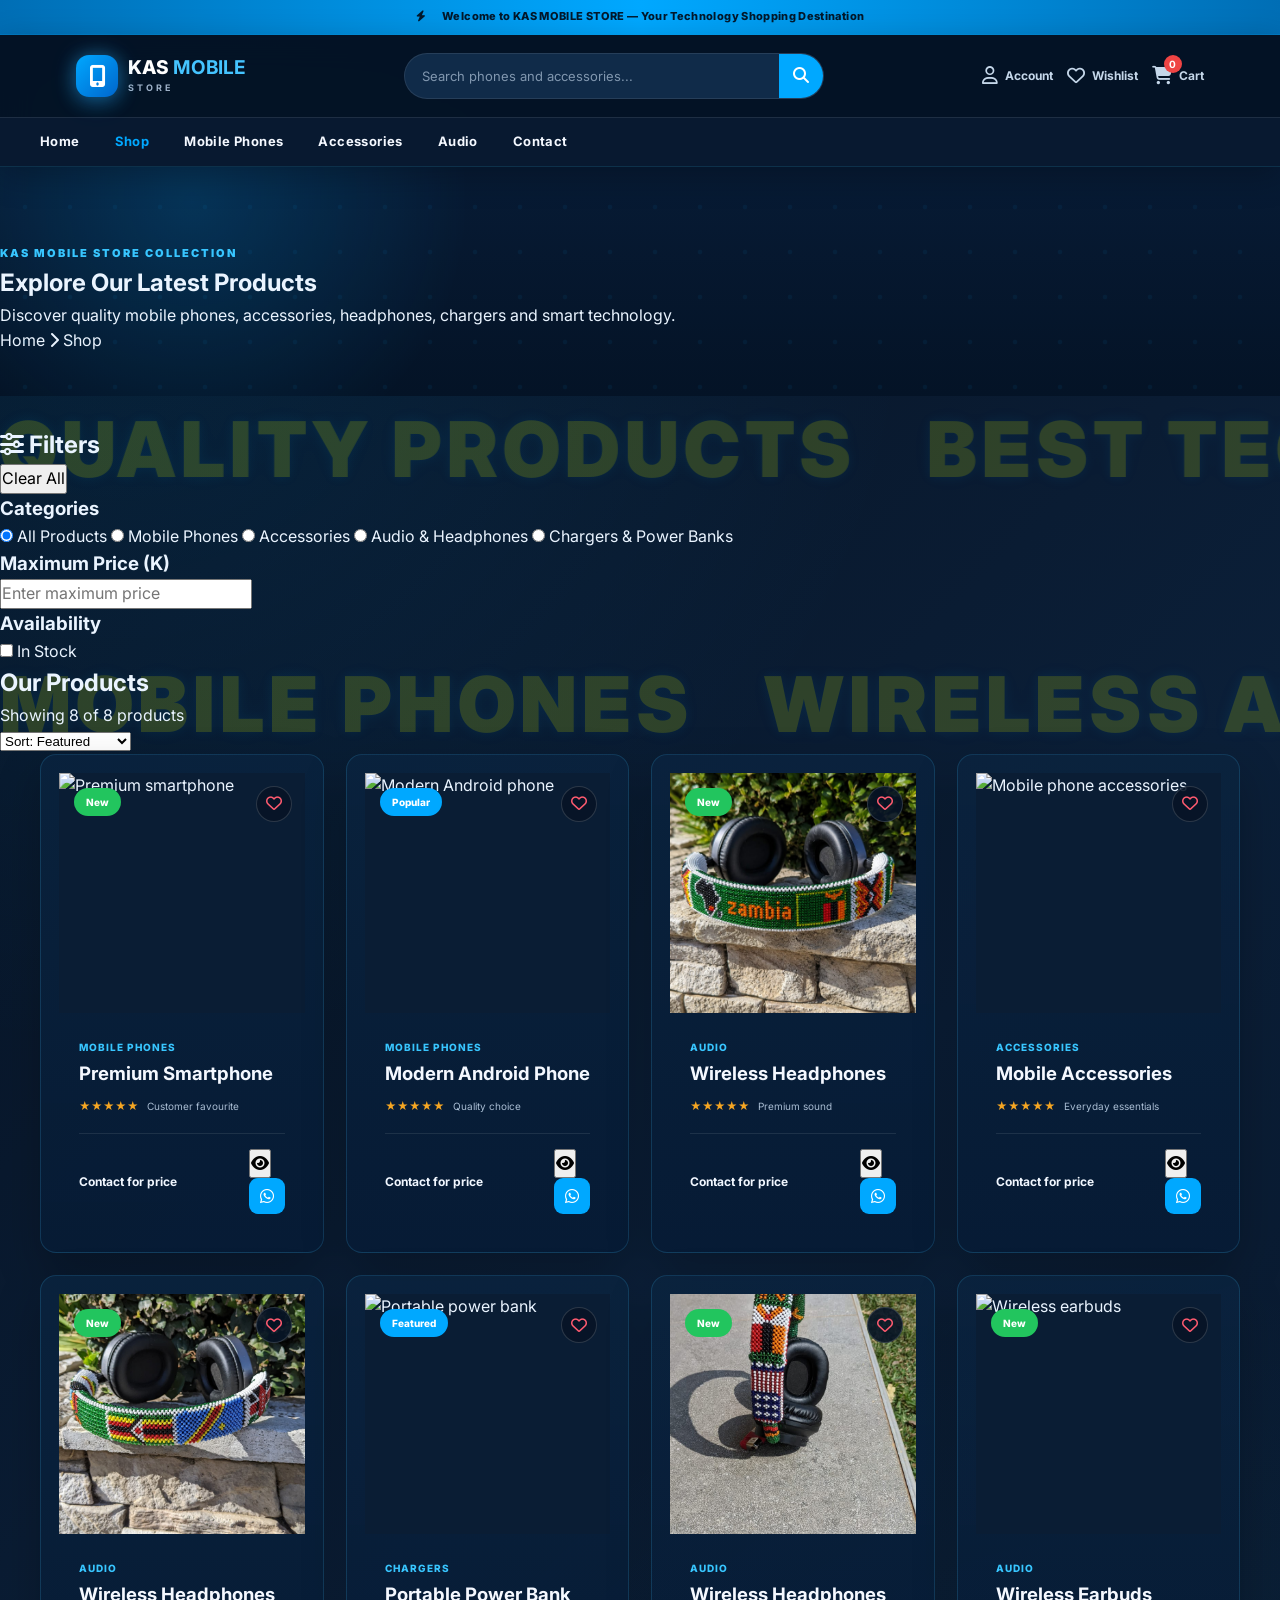
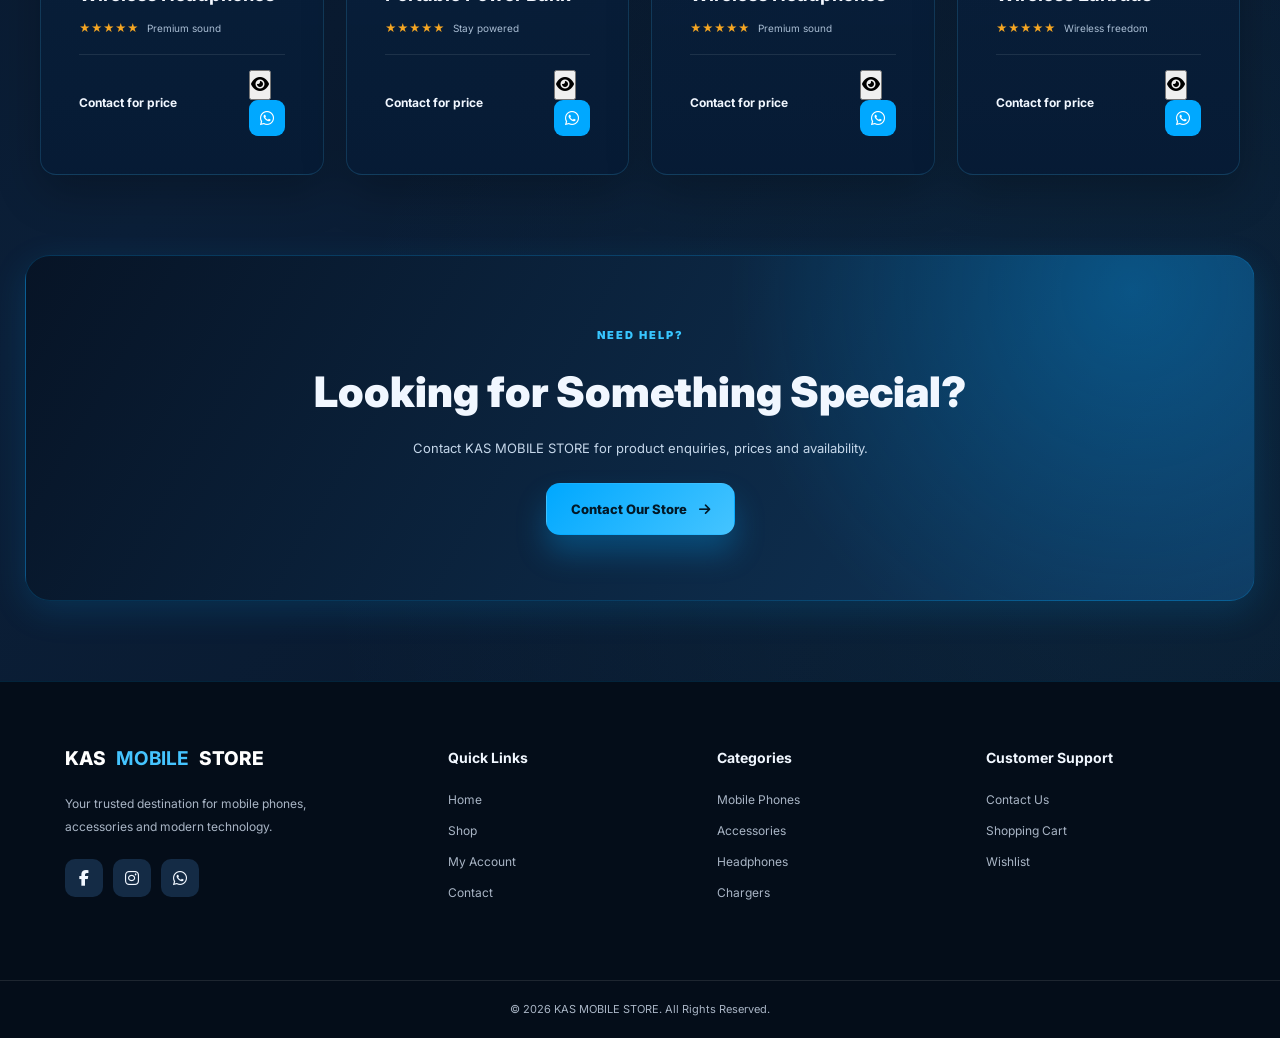
==== commit cdffb741: "Upgrade mobile shop page and responsive design" ====
--- a/shop.html
+++ b/shop.html
@@ -556,7 +556,7 @@
                         <div class="product-image">
 
                             <img
-                                src="https://images.unsplash.com/photo-1505740420928-5e560c06d30e?w=600"
+                                src="images/background.jpg.jpeg"
                                 alt="Wireless headphones"
                                 loading="lazy">
 
@@ -691,6 +691,79 @@
 
                     </article>
 
+ <!-- PRODUCT 3 -->
+                    <article class="product-card"
+                        data-id="audio001"
+                        data-category="audio"
+                        data-price="0"
+                        data-name="Wireless Headphones"
+                        data-stock="true">
+
+                        <div class="product-image">
+
+                            <img
+                                src="images/card.jpg.jpeg"
+                                alt="Wireless headphones"
+                                loading="lazy">
+
+                            <span class="product-badge new-badge">
+                                New
+                            </span>
+
+                            <button class="product-favourite"
+                                type="button"
+                                aria-label="Add to wishlist">
+
+                                <i class="far fa-heart"></i>
+
+                            </button>
+
+                        </div>
+
+
+                        <div class="product-info">
+
+                            <span class="product-category">
+                                Audio
+                            </span>
+
+                            <h3>Wireless Headphones</h3>
+
+                            <div class="product-rating">
+                                ★★★★★
+                                <span>Premium sound</span>
+                            </div>
+
+
+                            <div class="product-bottom">
+
+                                <strong>Contact for price</strong>
+
+                                <div class="product-actions">
+
+                                    <button type="button"
+                                        class="contact-price-btn"
+                                        aria-label="View Wireless Headphones details">
+
+                                        <i class="fas fa-eye"></i>
+
+                                    </button>
+
+                                    <a href="javascript:void(0)"
+                                        onclick="contactStoreOnWhatsApp('Wireless Headphones')"
+                                        aria-label="Enquire about Wireless Headphones on WhatsApp">
+
+                                        <i class="fab fa-whatsapp"></i>
+
+                                    </a>
+
+                                </div>
+
+                            </div>
+
+                        </div>
+
+                    </article>
 
 
                     <!-- PRODUCT 5 -->
@@ -704,7 +777,7 @@
                         <div class="product-image">
 
                             <img
-                                src="https://images.unsplash.com/photo-1609592806596-b43bada2f3c2?w=600"
+                                src="https://images.unsplash.com/photo-1609091839311-d5365f9ff1c5?w=600" "
                                 alt="Portable power bank"
                                 loading="lazy">
 
@@ -767,6 +840,79 @@
 
                     </article>
 
+ <!-- PRODUCT 3 -->
+                    <article class="product-card"
+                        data-id="audio001"
+                        data-category="audio"
+                        data-price="0"
+                        data-name="Wireless Headphones"
+                        data-stock="true">
+
+                        <div class="product-image">
+
+                            <img
+                                src="images/headphones.jpg.jpeg"
+                                alt="Wireless headphones"
+                                loading="lazy">
+
+                            <span class="product-badge new-badge">
+                                New
+                            </span>
+
+                            <button class="product-favourite"
+                                type="button"
+                                aria-label="Add to wishlist">
+
+                                <i class="far fa-heart"></i>
+
+                            </button>
+
+                        </div>
+
+
+                        <div class="product-info">
+
+                            <span class="product-category">
+                                Audio
+                            </span>
+
+                            <h3>Wireless Headphones</h3>
+
+                            <div class="product-rating">
+                                ★★★★★
+                                <span>Premium sound</span>
+                            </div>
+
+
+                            <div class="product-bottom">
+
+                                <strong>Contact for price</strong>
+
+                                <div class="product-actions">
+
+                                    <button type="button"
+                                        class="contact-price-btn"
+                                        aria-label="View Wireless Headphones details">
+
+                                        <i class="fas fa-eye"></i>
+
+                                    </button>
+
+                                    <a href="javascript:void(0)"
+                                        onclick="contactStoreOnWhatsApp('Wireless Headphones')"
+                                        aria-label="Enquire about Wireless Headphones on WhatsApp">
+
+                                        <i class="fab fa-whatsapp"></i>
+
+                                    </a>
+
+                                </div>
+
+                            </div>
+
+                        </div>
+
+                    </article>
 
 
                     <!-- PRODUCT 6 -->
